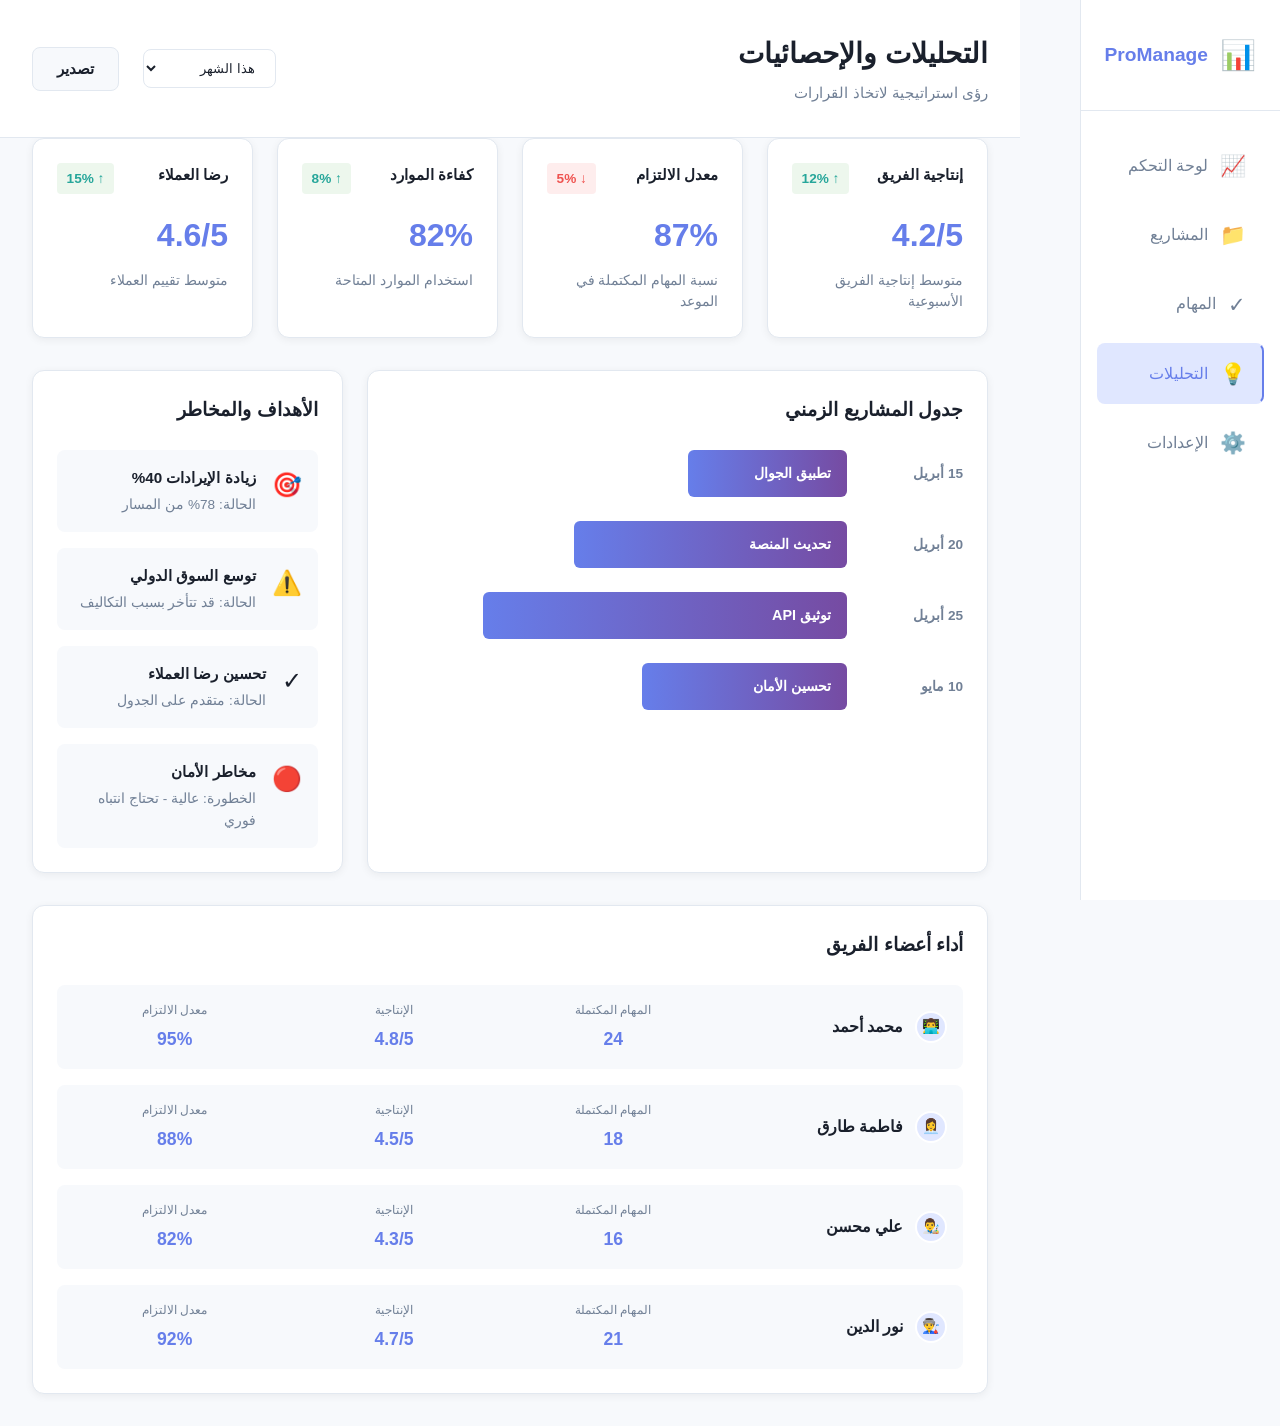
==== new-website/insights.html @ 1040c174 "`Deleted entire project structure and files`" ====
<!DOCTYPE html>
<html lang="ar" dir="rtl">
<head>
    <meta charset="UTF-8">
    <meta name="viewport" content="width=device-width, initial-scale=1.0">
    <title>التحليلات - منصة إدارة المشاريع</title>
    <link rel="stylesheet" href="style.css">
</head>
<body>
    <!-- Sidebar Navigation -->
    <aside class="sidebar">
        <div class="sidebar-header">
            <div class="logo">
                <div class="logo-icon">📊</div>
                <span>ProManage</span>
            </div>
        </div>
        
        <nav class="sidebar-nav">
            <a href="index.html" class="nav-item">
                <span class="icon">📈</span>
                <span>لوحة التحكم</span>
            </a>
            <a href="projects.html" class="nav-item">
                <span class="icon">📁</span>
                <span>المشاريع</span>
            </a>
            <a href="tasks.html" class="nav-item">
                <span class="icon">✓</span>
                <span>المهام</span>
            </a>
            <a href="insights.html" class="nav-item active">
                <span class="icon">💡</span>
                <span>التحليلات</span>
            </a>
            <a href="settings.html" class="nav-item">
                <span class="icon">⚙️</span>
                <span>الإعدادات</span>
            </a>
        </nav>
    </aside>

    <main class="main-content">
        <!-- Top Header -->
        <header class="header">
            <div class="header-left">
                <h1>التحليلات والإحصائيات</h1>
                <p class="subtitle">رؤى استراتيجية لاتخاذ القرارات</p>
            </div>
            <div class="header-right">
                <select class="period-select">
                    <option>هذا الشهر</option>
                    <option>الشهر الماضي</option>
                    <option>آخر 3 أشهر</option>
                    <option>آخر 6 أشهر</option>
                    <option>سنة كاملة</option>
                </select>
                <button class="btn btn-secondary">تصدير</button>
            </div>
        </header>

        <!-- Insights Content -->
        <section class="insights-content">
            <!-- Key Metrics -->
            <div class="metrics-grid">
                <div class="metric-card">
                    <div class="metric-header">
                        <h3>إنتاجية الفريق</h3>
                        <span class="trend-indicator up">↑ 12%</span>
                    </div>
                    <div class="metric-value">4.2/5</div>
                    <p class="metric-desc">متوسط إنتاجية الفريق الأسبوعية</p>
                </div>

                <div class="metric-card">
                    <div class="metric-header">
                        <h3>معدل الالتزام</h3>
                        <span class="trend-indicator down">↓ 5%</span>
                    </div>
                    <div class="metric-value">87%</div>
                    <p class="metric-desc">نسبة المهام المكتملة في الموعد</p>
                </div>

                <div class="metric-card">
                    <div class="metric-header">
                        <h3>كفاءة الموارد</h3>
                        <span class="trend-indicator up">↑ 8%</span>
                    </div>
                    <div class="metric-value">82%</div>
                    <p class="metric-desc">استخدام الموارد المتاحة</p>
                </div>

                <div class="metric-card">
                    <div class="metric-header">
                        <h3>رضا العملاء</h3>
                        <span class="trend-indicator up">↑ 15%</span>
                    </div>
                    <div class="metric-value">4.6/5</div>
                    <p class="metric-desc">متوسط تقييم العملاء</p>
                </div>
            </div>

            <!-- Charts Section -->
            <div class="charts-grid">
                <!-- Timeline Chart -->
                <div class="card chart-card">
                    <div class="card-header">
                        <h2>جدول المشاريع الزمني</h2>
                    </div>
                    <div class="timeline-chart">
                        <div class="timeline-item">
                            <div class="timeline-date">15 أبريل</div>
                            <div class="timeline-block" style="width: 35%">
                                <span>تطبيق الجوال</span>
                            </div>
                        </div>
                        <div class="timeline-item">
                            <div class="timeline-date">20 أبريل</div>
                            <div class="timeline-block" style="width: 60%">
                                <span>تحديث المنصة</span>
                            </div>
                        </div>
                        <div class="timeline-item">
                            <div class="timeline-date">25 أبريل</div>
                            <div class="timeline-block" style="width: 80%">
                                <span>توثيق API</span>
                            </div>
                        </div>
                        <div class="timeline-item">
                            <div class="timeline-date">10 مايو</div>
                            <div class="timeline-block" style="width: 45%">
                                <span>تحسين الأمان</span>
                            </div>
                        </div>
                    </div>
                </div>

                <!-- Goals & Risks -->
                <div class="card goals-card">
                    <div class="card-header">
                        <h2>الأهداف والمخاطر</h2>
                    </div>
                    <div class="goals-list">
                        <div class="goal-item">
                            <div class="goal-status active">🎯</div>
                            <div class="goal-content">
                                <h4>زيادة الإيرادات 40%</h4>
                                <p>الحالة: 78% من المسار</p>
                            </div>
                        </div>
                        <div class="goal-item">
                            <div class="goal-status warning">⚠️</div>
                            <div class="goal-content">
                                <h4>توسع السوق الدولي</h4>
                                <p>الحالة: قد تتأخر بسبب التكاليف</p>
                            </div>
                        </div>
                        <div class="goal-item">
                            <div class="goal-status success">✓</div>
                            <div class="goal-content">
                                <h4>تحسين رضا العملاء</h4>
                                <p>الحالة: متقدم على الجدول</p>
                            </div>
                        </div>
                        <div class="goal-item">
                            <div class="goal-status risk">🔴</div>
                            <div class="goal-content">
                                <h4>مخاطر الأمان</h4>
                                <p>الخطورة: عالية - تحتاج انتباه فوري</p>
                            </div>
                        </div>
                    </div>
                </div>
            </div>

            <!-- Team Performance -->
            <div class="card performance-card">
                <div class="card-header">
                    <h2>أداء أعضاء الفريق</h2>
                </div>
                <div class="performance-table">
                    <div class="perf-item">
                        <div class="perf-member">
                            <span class="avatar-small">👨‍💻</span>
                            <span class="member-name">محمد أحمد</span>
                        </div>
                        <div class="perf-stats">
                            <div class="stat">
                                <span class="stat-label">المهام المكتملة</span>
                                <span class="stat-value">24</span>
                            </div>
                            <div class="stat">
                                <span class="stat-label">الإنتاجية</span>
                                <span class="stat-value">4.8/5</span>
                            </div>
                            <div class="stat">
                                <span class="stat-label">معدل الالتزام</span>
                                <span class="stat-value">95%</span>
                            </div>
                        </div>
                    </div>

                    <div class="perf-item">
                        <div class="perf-member">
                            <span class="avatar-small">👩‍💼</span>
                            <span class="member-name">فاطمة طارق</span>
                        </div>
                        <div class="perf-stats">
                            <div class="stat">
                                <span class="stat-label">المهام المكتملة</span>
                                <span class="stat-value">18</span>
                            </div>
                            <div class="stat">
                                <span class="stat-label">الإنتاجية</span>
                                <span class="stat-value">4.5/5</span>
                            </div>
                            <div class="stat">
                                <span class="stat-label">معدل الالتزام</span>
                                <span class="stat-value">88%</span>
                            </div>
                        </div>
                    </div>

                    <div class="perf-item">
                        <div class="perf-member">
                            <span class="avatar-small">👨‍🎨</span>
                            <span class="member-name">علي محسن</span>
                        </div>
                        <div class="perf-stats">
                            <div class="stat">
                                <span class="stat-label">المهام المكتملة</span>
                                <span class="stat-value">16</span>
                            </div>
                            <div class="stat">
                                <span class="stat-label">الإنتاجية</span>
                                <span class="stat-value">4.3/5</span>
                            </div>
                            <div class="stat">
                                <span class="stat-label">معدل الالتزام</span>
                                <span class="stat-value">82%</span>
                            </div>
                        </div>
                    </div>

                    <div class="perf-item">
                        <div class="perf-member">
                            <span class="avatar-small">👨‍🏭</span>
                            <span class="member-name">نور الدين</span>
                        </div>
                        <div class="perf-stats">
                            <div class="stat">
                                <span class="stat-label">المهام المكتملة</span>
                                <span class="stat-value">21</span>
                            </div>
                            <div class="stat">
                                <span class="stat-label">الإنتاجية</span>
                                <span class="stat-value">4.7/5</span>
                            </div>
                            <div class="stat">
                                <span class="stat-label">معدل الالتزام</span>
                                <span class="stat-value">92%</span>
                            </div>
                        </div>
                    </div>
                </div>
            </div>
        </section>
    </main>

    <script src="script.js"></script>
</body>
</html>
---- new-website/style.css ----
/* =======================================
   ENTERPRISE BUSINESS MANAGEMENT PLATFORM
   Modern UIverse-Inspired Design System
   ======================================= */

/* ========== ROOT & VARIABLES ========== */
:root {
    --primary: #667eea;
    --primary-light: #e0e7ff;
    --secondary: #764ba2;
    --accent: #f5576c;
    --danger: #ef5350;
    --warning: #ffc107;
    --success: #26a69a;
    --bg-main: #ffffff;
    --bg-secondary: #f7f9fc;
    --bg-tertiary: #e8eef7;
    --text-primary: #1a202c;
    --text-secondary: #718096;
    --border: #e2e8f0;
    --shadow-sm: 0 2px 8px rgba(0, 0, 0, 0.06);
    --shadow-md: 0 4px 16px rgba(0, 0, 0, 0.08);
    --shadow-lg: 0 8px 24px rgba(0, 0, 0, 0.1);
    --transition: 0.3s cubic-bezier(0.4, 0, 0.2, 1);
    --border-radius: 12px;
}

/* ========== RESET & BASE ========== */
* {
    margin: 0;
    padding: 0;
    box-sizing: border-box;
}

html {
    scroll-behavior: smooth;
}

body {
    font-family: -apple-system, BlinkMacSystemFont, "Segoe UI", "Roboto", "Oxygen", "Ubuntu", "Cantarell", sans-serif;
    background-color: var(--bg-secondary);
    color: var(--text-primary);
    line-height: 1.6;
    direction: rtl;
}

/* ========== LAYOUT STRUCTURE ========== */
body {
    display: grid;
    grid-template-columns: 260px 1fr;
    grid-template-rows: auto 1fr;
    min-height: 100vh;
}

.sidebar {
    grid-row: 1 / -1;
    grid-column: 1;
    background: var(--bg-main);
    border-left: 1px solid var(--border);
    padding: 2rem 0;
    height: 100vh;
    overflow-y: auto;
    position: sticky;
    top: 0;
}

.main-content {
    grid-column: 2;
    grid-row: 1 / -1;
    display: flex;
    flex-direction: column;
}

/* ========== SIDEBAR ========== */
.sidebar-header {
    padding: 0 1.5rem 2rem;
    border-bottom: 1px solid var(--border);
    margin-bottom: 1.5rem;
}

.logo {
    display: flex;
    align-items: center;
    gap: 0.75rem;
    font-weight: 700;
    font-size: 1.2rem;
    color: var(--primary);
    cursor: pointer;
}

.logo-icon {
    font-size: 1.8rem;
}

.sidebar-nav {
    display: flex;
    flex-direction: column;
    gap: 0.5rem;
    padding: 0 1rem;
}

.nav-item {
    display: flex;
    align-items: center;
    gap: 0.75rem;
    padding: 0.75rem 1rem;
    color: var(--text-secondary);
    text-decoration: none;
    border-radius: 8px;
    transition: all var(--transition);
    cursor: pointer;
    border: 2px solid transparent;
}

.nav-item:hover {
    background-color: var(--bg-secondary);
    color: var(--primary);
    transform: translateX(-4px);
}

.nav-item.active {
    background-color: var(--primary-light);
    color: var(--primary);
    border-right: 2px solid var(--primary);
}

.nav-item .icon {
    font-size: 1.3rem;
    display: flex;
    align-items: center;
}

/* ========== HEADER ========== */
.header {
    display: flex;
    justify-content: space-between;
    align-items: center;
    padding: 2rem;
    background: var(--bg-main);
    border-bottom: 1px solid var(--border);
}

.header-left h1 {
    font-size: 1.75rem;
    margin-bottom: 0.25rem;
}

.subtitle {
    color: var(--text-secondary);
    font-size: 0.95rem;
}

.header-right {
    display: flex;
    align-items: center;
    gap: 1.5rem;
}

.filters {
    display: flex;
    gap: 0.5rem;
}

.btn-filter {
    padding: 0.6rem 1.2rem;
    border: 1px solid var(--border);
    background: transparent;
    border-radius: 8px;
    cursor: pointer;
    color: var(--text-secondary);
    transition: all var(--transition);
    font-size: 0.9rem;
}

.btn-filter:hover,
.btn-filter.active {
    background: var(--primary);
    color: white;
    border-color: var(--primary);
}

.search-input {
    padding: 0.75rem 1rem;
    border: 1px solid var(--border);
    border-radius: 8px;
    background: var(--bg-secondary);
    color: var(--text-primary);
    width: 200px;
    transition: all var(--transition);
}

.search-input:focus {
    outline: none;
    border-color: var(--primary);
    background: var(--bg-main);
    box-shadow: 0 0 0 3px rgba(102, 126, 234, 0.1);
}

.user-menu {
    display: flex;
    align-items: center;
    gap: 1rem;
}

.avatar {
    width: 42px;
    height: 42px;
    border-radius: 50%;
    background: var(--primary-light);
    display: flex;
    align-items: center;
    justify-content: center;
    cursor: pointer;
    transition: all var(--transition);
    font-size: 1.5rem;
}

.avatar:hover {
    transform: scale(1.1);
}

/* ========== BUTTONS ========== */
.btn {
    padding: 0.75rem 1.5rem;
    border: none;
    border-radius: 8px;
    font-weight: 600;
    cursor: pointer;
    transition: all var(--transition);
    font-size: 0.95rem;
    display: inline-flex;
    align-items: center;
    gap: 0.5rem;
}

.btn-primary {
    background: linear-gradient(135deg, var(--primary) 0%, var(--secondary) 100%);
    color: white;
    box-shadow: 0 4px 12px rgba(102, 126, 234, 0.3);
}

.btn-primary:hover {
    transform: translateY(-2px);
    box-shadow: 0 6px 16px rgba(102, 126, 234, 0.4);
}

.btn-secondary {
    background: var(--bg-secondary);
    color: var(--text-primary);
    border: 1px solid var(--border);
}

.btn-secondary:hover {
    background: var(--bg-tertiary);
    border-color: var(--primary);
}

.btn-danger {
    background: var(--danger);
    color: white;
}

.btn-mini {
    padding: 0.4rem 0.8rem;
    font-size: 0.85rem;
    background: var(--bg-secondary);
    color: var(--text-primary);
    border: 1px solid var(--border);
}

.btn-mini:hover {
    background: var(--primary);
    color: white;
}

.btn-mini.danger {
    color: var(--danger);
}

.btn-mini.danger:hover {
    background: var(--danger);
    color: white;
}

.btn-icon {
    background: transparent;
    border: none;
    cursor: pointer;
    padding: 0.5rem;
    font-size: 1.2rem;
    transition: all var(--transition);
}

.btn-icon:hover {
    transform: scale(1.1);
}

/* ========== CARDS ========== */
.card {
    background: var(--bg-main);
    border: 1px solid var(--border);
    border-radius: var(--border-radius);
    padding: 1.5rem;
    box-shadow: var(--shadow-sm);
    transition: all var(--transition);
}

.card:hover {
    box-shadow: var(--shadow-md);
    border-color: var(--primary);
}

.card-header {
    display: flex;
    justify-content: space-between;
    align-items: center;
    margin-bottom: 1.5rem;
}

.card-header h2 {
    font-size: 1.2rem;
    margin: 0;
}

/* ========== KPI CARDS ========== */
.kpi-grid {
    display: grid;
    grid-template-columns: repeat(auto-fit, minmax(250px, 1fr));
    gap: 1.5rem;
    margin: 2rem;
    margin-bottom: 3rem;
}

.kpi-card {
    background: var(--bg-main);
    border: 1px solid var(--border);
    border-radius: var(--border-radius);
    padding: 1.5rem;
    box-shadow: var(--shadow-sm);
    transition: all var(--transition);
}

.kpi-card:hover {
    transform: translateY(-4px);
    box-shadow: var(--shadow-md);
    border-color: var(--primary);
}

.kpi-header {
    display: flex;
    justify-content: space-between;
    align-items: center;
    margin-bottom: 1rem;
}

.kpi-header h3 {
    font-size: 0.95rem;
    color: var(--text-secondary);
    margin: 0;
}

.kpi-icon {
    font-size: 1.8rem;
}

.kpi-value {
    font-size: 2rem;
    font-weight: 700;
    margin-bottom: 1rem;
    color: var(--primary);
}

.kpi-progress {
    display: flex;
    flex-direction: column;
    gap: 0.5rem;
}

.progress-bar {
    height: 8px;
    background: var(--bg-secondary);
    border-radius: 4px;
    overflow: hidden;
}

.progress-fill {
    height: 100%;
    background: linear-gradient(90deg, var(--primary), var(--secondary));
    border-radius: 4px;
    transition: width var(--transition);
}

.progress-fill.red {
    background: var(--danger);
}

.kpi-percent {
    font-size: 0.85rem;
    color: var(--text-secondary);
}

.team-avatars {
    display: flex;
    gap: -8px;
}

.avatar-small {
    width: 32px;
    height: 32px;
    border-radius: 50%;
    background: var(--primary-light);
    display: flex;
    align-items: center;
    justify-content: center;
    font-size: 0.9rem;
    border: 2px solid var(--bg-main);
    flex-shrink: 0;
}

.avatar-tiny {
    width: 24px;
    height: 24px;
    border-radius: 50%;
    background: var(--primary-light);
    display: flex;
    align-items: center;
    justify-content: center;
    font-size: 0.7rem;
    border: 2px solid var(--bg-main);
}

/* ========== DASHBOARD GRID ========== */
.dashboard-content {
    padding: 0 2rem 2rem;
    flex: 1;
    overflow-y: auto;
}

.dashboard-grid {
    display: grid;
    grid-template-columns: 2fr 1fr;
    gap: 2rem;
}

.left-column,
.right-column {
    display: flex;
    flex-direction: column;
    gap: 2rem;
}

/* ========== ACTIVITY CARD ========== */
.activity-list {
    display: flex;
    flex-direction: column;
    gap: 1rem;
}

.activity-item {
    padding: 1rem;
    background: var(--bg-secondary);
    border-radius: 8px;
    border-right: 3px solid var(--primary);
}

.activity-time {
    font-size: 0.85rem;
    color: var(--text-secondary);
    margin-bottom: 0.5rem;
}

.activity-content {
    font-size: 0.95rem;
    color: var(--text-primary);
}

.activity-content strong {
    color: var(--primary);
}

/* ========== ALERTS ========== */
.alerts-list {
    display: flex;
    flex-direction: column;
    gap: 1rem;
}

.alert {
    display: flex;
    align-items: center;
    gap: 1rem;
    padding: 1rem;
    border-radius: 8px;
    background: var(--bg-secondary);
    border-right: 4px solid;
}

.alert-danger {
    border-right-color: var(--danger);
}

.alert-warning {
    border-right-color: var(--warning);
}

.alert-success {
    border-right-color: var(--success);
}

.alert-icon {
    font-size: 1.5rem;
}

.alert-content {
    flex: 1;
}

.alert-content strong {
    display: block;
    margin-bottom: 0.25rem;
}

.alert-content p {
    font-size: 0.85rem;
    color: var(--text-secondary);
    margin: 0;
}

/* ========== STATS CARD ========== */
.stats-grid {
    display: grid;
    grid-template-columns: 1fr;
    gap: 1.5rem;
}

.stat-item {
    text-align: center;
    padding: 1rem;
    background: var(--bg-secondary);
    border-radius: 8px;
}

.stat-number {
    font-size: 1.8rem;
    font-weight: 700;
    color: var(--primary);
    margin-bottom: 0.5rem;
}

.stat-label {
    font-size: 0.85rem;
    color: var(--text-secondary);
}

/* ========== PROJECTS SECTION ========== */
.projects-section {
    padding: 0 2rem 2rem;
    flex: 1;
    overflow-y: auto;
}

.projects-grid {
    display: grid;
    grid-template-columns: repeat(auto-fill, minmax(320px, 1fr));
    gap: 1.5rem;
}

.project-card {
    background: var(--bg-main);
    border: 1px solid var(--border);
    border-radius: var(--border-radius);
    padding: 1.5rem;
    box-shadow: var(--shadow-sm);
    transition: all var(--transition);
    display: flex;
    flex-direction: column;
}

.project-card:hover {
    transform: translateY(-8px);
    box-shadow: var(--shadow-lg);
    border-color: var(--primary);
}

.project-header {
    display: flex;
    justify-content: space-between;
    align-items: start;
    margin-bottom: 0.75rem;
}

.project-header h3 {
    font-size: 1.1rem;
    flex: 1;
}

.status-badge {
    padding: 0.4rem 0.8rem;
    border-radius: 6px;
    font-size: 0.8rem;
    font-weight: 600;
    white-space: nowrap;
}

.status-active {
    background: rgba(102, 126, 234, 0.1);
    color: var(--primary);
}

.status-completed {
    background: rgba(38, 166, 154, 0.1);
    color: var(--success);
}

.status-pending {
    background: rgba(255, 193, 7, 0.1);
    color: var(--warning);
}

.project-desc {
    color: var(--text-secondary);
    font-size: 0.9rem;
    margin-bottom: 1rem;
}

.project-meta {
    display: grid;
    grid-template-columns: 1fr 1fr;
    gap: 1rem;
    margin-bottom: 1rem;
    font-size: 0.85rem;
}

.meta-item {
    display: flex;
    flex-direction: column;
    gap: 0.25rem;
}

.meta-item .label {
    color: var(--text-secondary);
}

.meta-item .value {
    color: var(--text-primary);
    font-weight: 600;
}

.priority {
    padding: 0.3rem 0.7rem;
    border-radius: 4px;
    font-weight: 600;
}

.priority.high {
    background: rgba(239, 83, 80, 0.1);
    color: var(--danger);
}

.priority.medium {
    background: rgba(255, 193, 7, 0.1);
    color: var(--warning);
}

.priority.low {
    background: rgba(76, 175, 80, 0.1);
    color: var(--success);
}

.project-progress {
    margin: 1rem 0;
}

.progress-label {
    display: flex;
    justify-content: space-between;
    margin-bottom: 0.5rem;
    font-size: 0.85rem;
}

.percent {
    font-weight: 700;
    color: var(--primary);
}

.project-footer {
    display: flex;
    justify-content: space-between;
    align-items: center;
    margin-top: auto;
    padding-top: 1rem;
    border-top: 1px solid var(--border);
}

.team-section {
    display: flex;
    align-items: center;
    gap: 0.5rem;
}

.team-label {
    font-size: 0.85rem;
    color: var(--text-secondary);
}

/* ========== KANBAN BOARD ========== */
.kanban-section {
    padding: 0 2rem 2rem;
    flex: 1;
    overflow-x: auto;
}

.kanban-board {
    display: grid;
    grid-template-columns: repeat(4, minmax(300px, 1fr));
    gap: 1.5rem;
}

.kanban-column {
    background: var(--bg-secondary);
    border-radius: var(--border-radius);
    padding: 1rem;
    min-height: 600px;
}

.column-header {
    display: flex;
    justify-content: space-between;
    align-items: center;
    margin-bottom: 1rem;
}

.column-header h3 {
    font-weight: 700;
    font-size: 1rem;
}

.task-count {
    background: var(--primary);
    color: white;
    width: 24px;
    height: 24px;
    border-radius: 50%;
    display: flex;
    align-items: center;
    justify-content: center;
    font-size: 0.8rem;
}

.tasks-list {
    display: flex;
    flex-direction: column;
    gap: 1rem;
}

.task-card {
    background: var(--bg-main);
    border: 1px solid var(--border);
    border-radius: 8px;
    padding: 1rem;
    cursor: move;
    transition: all var(--transition);
}

.task-card:hover {
    box-shadow: var(--shadow-md);
    transform: translateY(-2px);
}

.task-priority {
    display: inline-block;
    font-size: 1.2rem;
    margin-bottom: 0.5rem;
}

.task-card h4 {
    font-size: 0.95rem;
    margin-bottom: 0.5rem;
}

.task-desc {
    font-size: 0.85rem;
    color: var(--text-secondary);
    margin-bottom: 1rem;
}

.task-meta {
    display: flex;
    gap: 0.5rem;
    align-items: center;
    margin-bottom: 1rem;
}

.priority-badge {
    padding: 0.2rem 0.6rem;
    border-radius: 4px;
    font-size: 0.75rem;
    font-weight: 600;
}

.priority-badge.high {
    background: rgba(239, 83, 80, 0.1);
    color: var(--danger);
}

.priority-badge.medium {
    background: rgba(255, 193, 7, 0.1);
    color: var(--warning);
}

.priority-badge.low {
    background: rgba(76, 175, 80, 0.1);
    color: var(--success);
}

.due-date {
    font-size: 0.75rem;
    color: var(--text-secondary);
    margin-left: auto;
}

.task-assignee {
    display: flex;
    justify-content: flex-end;
}

.progress-mini {
    height: 4px;
    background: var(--bg-secondary);
    border-radius: 2px;
    margin-top: 0.5rem;
}

.progress-bar-mini {
    height: 100%;
    background: var(--primary);
    border-radius: 2px;
}

/* ========== INSIGHTS SECTION ========== */
.insights-content {
    padding: 0 2rem 2rem;
    flex: 1;
    overflow-y: auto;
}

.metrics-grid {
    display: grid;
    grid-template-columns: repeat(auto-fit, minmax(200px, 1fr));
    gap: 1.5rem;
    margin-bottom: 2rem;
}

.metric-card {
    background: var(--bg-main);
    border: 1px solid var(--border);
    border-radius: var(--border-radius);
    padding: 1.5rem;
    box-shadow: var(--shadow-sm);
}

.metric-header {
    display: flex;
    justify-content: space-between;
    align-items: start;
    margin-bottom: 1rem;
}

.metric-header h3 {
    font-size: 0.95rem;
    margin: 0;
}

.trend-indicator {
    font-weight: 700;
    padding: 0.3rem 0.6rem;
    border-radius: 4px;
    font-size: 0.85rem;
}

.trend-indicator.up {
    background: rgba(76, 175, 80, 0.1);
    color: var(--success);
}

.trend-indicator.down {
    background: rgba(239, 83, 80, 0.1);
    color: var(--danger);
}

.metric-value {
    font-size: 2rem;
    font-weight: 700;
    color: var(--primary);
    margin-bottom: 0.5rem;
}

.metric-desc {
    font-size: 0.85rem;
    color: var(--text-secondary);
}

.charts-grid {
    display: grid;
    grid-template-columns: 2fr 1fr;
    gap: 1.5rem;
    margin-bottom: 2rem;
}

.chart-card,
.goals-card {
    background: var(--bg-main);
    border: 1px solid var(--border);
    border-radius: var(--border-radius);
    padding: 1.5rem;
    box-shadow: var(--shadow-sm);
}

.timeline-chart {
    display: flex;
    flex-direction: column;
    gap: 1.5rem;
}

.timeline-item {
    display: grid;
    grid-template-columns: 100px 1fr;
    gap: 1rem;
    align-items: center;
}

.timeline-date {
    font-size: 0.85rem;
    color: var(--text-secondary);
    font-weight: 600;
}

.timeline-block {
    background: linear-gradient(90deg, var(--primary), var(--secondary));
    color: white;
    padding: 0.75rem 1rem;
    border-radius: 6px;
    min-height: 40px;
    display: flex;
    align-items: center;
    font-weight: 600;
    font-size: 0.9rem;
}

.goals-list {
    display: flex;
    flex-direction: column;
    gap: 1rem;
}

.goal-item {
    display: flex;
    gap: 1rem;
    padding: 1rem;
    background: var(--bg-secondary);
    border-radius: 8px;
}

.goal-status {
    font-size: 1.5rem;
    flex-shrink: 0;
}

.goal-content h4 {
    margin-bottom: 0.25rem;
    font-size: 0.95rem;
}

.goal-content p {
    font-size: 0.85rem;
    color: var(--text-secondary);
    margin: 0;
}

.performance-card {
    background: var(--bg-main);
    border: 1px solid var(--border);
    border-radius: var(--border-radius);
    padding: 1.5rem;
    box-shadow: var(--shadow-sm);
}

.performance-table {
    display: flex;
    flex-direction: column;
    gap: 1rem;
}

.perf-item {
    display: grid;
    grid-template-columns: 200px 1fr;
    gap: 2rem;
    padding: 1rem;
    background: var(--bg-secondary);
    border-radius: 8px;
    align-items: center;
}

.perf-member {
    display: flex;
    align-items: center;
    gap: 0.75rem;
}

.member-name {
    font-weight: 600;
}

.perf-stats {
    display: grid;
    grid-template-columns: repeat(3, 1fr);
    gap: 1rem;
}

.stat {
    text-align: center;
}

.stat-label {
    display: block;
    font-size: 0.75rem;
    color: var(--text-secondary);
    margin-bottom: 0.3rem;
}

.stat-value {
    display: block;
    font-size: 1.1rem;
    font-weight: 700;
    color: var(--primary);
}

/* ========== SETTINGS SECTION ========== */
.settings-content {
    padding: 0 2rem 2rem;
    flex: 1;
    overflow-y: auto;
}

.settings-grid {
    display: grid;
    grid-template-columns: 220px 1fr;
    gap: 2rem;
}

.settings-menu {
    display: flex;
    flex-direction: column;
    gap: 0.5rem;
}

.settings-menu-item {
    padding: 0.75rem 1rem;
    background: transparent;
    border: none;
    border-right: 3px solid transparent;
    cursor: pointer;
    text-align: right;
    color: var(--text-secondary);
    transition: all var(--transition);
    font-weight: 500;
}

.settings-menu-item:hover {
    color: var(--primary);
    background: var(--bg-secondary);
}

.settings-menu-item.active {
    color: var(--primary);
    background: var(--primary-light);
    border-right-color: var(--primary);
}

.settings-panels {
    min-height: 600px;
}

.settings-section {
    display: none;
}

.settings-section.active {
    display: block;
}

.settings-section h2 {
    margin-bottom: 1.5rem;
}

.settings-card {
    background: var(--bg-main);
    border: 1px solid var(--border);
    border-radius: var(--border-radius);
    padding: 1.5rem;
    box-shadow: var(--shadow-sm);
}

.profile-header {
    display: flex;
    align-items: center;
    gap: 2rem;
    margin-bottom: 2rem;
    padding-bottom: 2rem;
    border-bottom: 1px solid var(--border);
}

@media (max-width: 768px) {
    .profile-header {
        flex-direction: column;
        text-align: center;
        gap: 1.5rem;
    }

    .avatar-large {
        width: 90px;
        height: 90px;
    }
}

.avatar-large {
    width: 100px;
    height: 100px;
    border-radius: 12px;
    background: linear-gradient(135deg, var(--primary), var(--secondary));
    display: flex;
    align-items: center;
    justify-content: center;
    font-size: 2.5rem;
    color: white;
    box-shadow: var(--shadow-md);
    flex-shrink: 0;
    overflow: hidden;
}

.avatar-large svg {
    width: 85%;
    height: 85%;
}

.profile-info h3 {
    margin-bottom: 0.25rem;
    font-size: 1.5rem;
}

.profile-info p {
    color: var(--text-secondary);
    margin-bottom: 0.75rem;
}

.social-links {
    display: grid;
    grid-template-columns: repeat(auto-fit, minmax(200px, 1fr));
    gap: 1rem;
    margin-bottom: 1rem;
}

.social-links .form-input {
    padding: 0.75rem 1rem;
    font-size: 0.9rem;
}

.social-links .form-input::placeholder {
    color: var(--text-secondary);
}

@media (max-width: 768px) {
    .social-links {
        grid-template-columns: 1fr;
    }
}

.form-group {
    margin-bottom: 1.5rem;
}

.form-group label {
    display: block;
    margin-bottom: 0.5rem;
    font-weight: 600;
    font-size: 0.95rem;
}

.form-input {
    width: 100%;
    padding: 0.75rem;
    border: 1px solid var(--border);
    border-radius: 8px;
    background: var(--bg-secondary);
    color: var(--text-primary);
    transition: all var(--transition);
    font-size: 0.95rem;
}

.form-input:focus {
    outline: none;
    border-color: var(--primary);
    background: var(--bg-main);
    box-shadow: 0 0 0 3px rgba(102, 126, 234, 0.1);
}

.team-header {
    display: flex;
    justify-content: space-between;
    align-items: center;
    margin-bottom: 1.5rem;
}

.team-members {
    display: flex;
    flex-direction: column;
    gap: 1rem;
}

.team-member {
    display: grid;
    grid-template-columns: 1fr auto auto;
    gap: 1rem;
    padding: 1rem;
    background: var(--bg-secondary);
    border-radius: 8px;
    align-items: center;
}

.member-info {
    display: flex;
    align-items: center;
    gap: 0.75rem;
}

.member-info h4 {
    margin-bottom: 0.25rem;
}

.member-info p {
    font-size: 0.85rem;
    color: var(--text-secondary);
    margin: 0;
}

.member-role {
    min-width: 150px;
}

.role-select {
    width: 100%;
    padding: 0.5rem;
    border: 1px solid var(--border);
    border-radius: 6px;
    background: var(--bg-main);
    cursor: pointer;
}

.divider {
    border: none;
    border-top: 1px solid var(--border);
    margin: 1.5rem 0;
}

.toggle-setting {
    display: flex;
    justify-content: space-between;
    align-items: center;
    padding: 1rem;
    background: var(--bg-secondary);
    border-radius: 8px;
    margin-bottom: 1rem;
}

.toggle-switch {
    position: relative;
    display: inline-block;
    width: 50px;
    height: 26px;
}

.toggle-switch input {
    opacity: 0;
    width: 0;
    height: 0;
}

.toggle-slider {
    position: absolute;
    cursor: pointer;
    top: 0;
    left: 0;
    right: 0;
    bottom: 0;
    background-color: var(--border);
    transition: all var(--transition);
    border-radius: 26px;
}

.toggle-slider:before {
    position: absolute;
    content: "";
    height: 20px;
    width: 20px;
    left: 3px;
    bottom: 3px;
    background-color: white;
    transition: all var(--transition);
    border-radius: 50%;
}

input:checked + .toggle-slider {
    background-color: var(--primary);
}

input:checked + .toggle-slider:before {
    transform: translateX(24px);
}

.active-devices {
    display: flex;
    flex-direction: column;
    gap: 1rem;
}

.device-item {
    display: flex;
    justify-content: space-between;
    align-items: center;
    padding: 1rem;
    background: var(--bg-secondary);
    border-radius: 8px;
}

.device-icon {
    font-size: 1.5rem;
    margin-right: 1rem;
}

.device-info {
    flex: 1;
}

.device-info h4 {
    margin-bottom: 0.25rem;
}

.device-info p {
    font-size: 0.85rem;
    color: var(--text-secondary);
    margin: 0;
}

.notification-setting {
    display: flex;
    justify-content: space-between;
    align-items: center;
    padding: 1rem;
    background: var(--bg-secondary);
    border-radius: 8px;
    margin-bottom: 1rem;
}

.notification-setting h4 {
    margin-bottom: 0.25rem;
}

.notification-setting p {
    font-size: 0.85rem;
    color: var(--text-secondary);
    margin: 0;
}

.theme-select,
.density-select {
    display: flex;
    gap: 1rem;
    margin: 1rem 0 1.5rem;
}

.theme-option,
.density-select label {
    flex: 1;
}

.theme-option input,
.density-select input {
    display: none;
}

.theme-label,
.density-select label {
    display: block;
    padding: 1rem;
    border: 2px solid var(--border);
    border-radius: 8px;
    text-align: center;
    cursor: pointer;
    transition: all var(--transition);
}

.theme-option input:checked + .theme-label,
.density-select input:checked + label {
    border-color: var(--primary);
    background: var(--primary-light);
}

.period-select {
    padding: 0.6rem 1rem;
    border: 1px solid var(--border);
    border-radius: 8px;
    background: var(--bg-main);
    color: var(--text-primary);
    cursor: pointer;
}

/* ========== RESPONSIVE ========== */
@media (max-width: 1200px) {
    .kanban-board {
        grid-template-columns: repeat(2, minmax(280px, 1fr));
    }

    .dashboard-grid {
        grid-template-columns: 1fr;
    }

    .charts-grid {
        grid-template-columns: 1fr;
    }

    .perf-item {
        grid-template-columns: 1fr;
        gap: 1rem;
    }

    .perf-stats {
        grid-template-columns: 1fr;
    }
}

@media (max-width: 768px) {
    body {
        grid-template-columns: 1fr;
    }

    .sidebar {
        grid-row: auto;
        grid-column: 1;
        height: auto;
        border-left: none;
        border-bottom: 1px solid var(--border);
        padding: 1rem;
    }

    .sidebar-nav {
        flex-direction: row;
        overflow-x: auto;
    }

    .nav-item {
        white-space: nowrap;
    }

    .main-content {
        grid-column: 1;
    }

    .header {
        flex-direction: column;
        gap: 1rem;
        padding: 1rem;
    }

    .header-right {
        flex-direction: column;
        width: 100%;
    }

    .search-input {
        width: 100%;
    }

    .kpi-grid {
        grid-template-columns: 1fr;
        margin: 1rem;
    }

    .projects-grid {
        grid-template-columns: 1fr;
    }

    .kanban-board {
        grid-template-columns: 1fr;
    }

    .settings-grid {
        grid-template-columns: 1fr;
    }

    .settings-menu {
        flex-direction: row;
        margin-bottom: 1rem;
    }

    .metrics-grid {
        grid-template-columns: repeat(2, 1fr);
    }

    .team-member {
        grid-template-columns: 1fr;
    }
}

@media (max-width: 480px) {
    :root {
        --border-radius: 8px;
    }

    .sidebar-header {
        padding: 0 1rem 1rem;
    }

    .logo {
        font-size: 1rem;
    }

    .logo-icon {
        font-size: 1.4rem;
    }

    .header {
        padding: 1rem 0.75rem;
    }

    .header-left h1 {
        font-size: 1.3rem;
    }

    .kpi-grid,
    .dashboard-content,
    .projects-section,
    .kanban-section,
    .insights-content,
    .settings-content {
        padding: 1rem;
    }

    .kpi-grid {
        margin: 0;
        gap: 1rem;
    }

    .projects-grid {
        gap: 1rem;
    }

    .kanban-board {
        gap: 1rem;
    }

    .kanban-column {
        min-height: 400px;
    }

    .metrics-grid {
        grid-template-columns: 1fr;
    }

    .perf-item {
        gap: 1rem;
    }
}

/* ========== UI SWITCH TOGGLE ========== */
/* From UIverse.io - Modern Toggle Switch */

.ui-switch {
    /* switch settings */
    --switch-bg: rgb(135, 150, 165);
    --switch-width: 48px;
    --switch-height: 20px;
    /* circle */
    --circle-diameter: 32px;
    --circle-bg: rgb(102, 126, 234);
    --circle-inset: calc((var(--circle-diameter) - var(--switch-height)) / 2);
}

.ui-switch input {
    display: none;
}

.slider {
    -webkit-appearance: none;
    -moz-appearance: none;
    appearance: none;
    width: var(--switch-width);
    height: var(--switch-height);
    background: var(--switch-bg);
    border-radius: 999px;
    position: relative;
    cursor: pointer;
    transition: background 0.3s ease;
}

.slider:hover {
    background: #99a8ba;
}

.slider .circle {
    top: calc(var(--circle-inset) * -1);
    left: 0;
    width: var(--circle-diameter);
    height: var(--circle-diameter);
    position: absolute;
    background: var(--circle-bg);
    border-radius: inherit;
    background-image: url("[data-uri]");
    background-repeat: no-repeat;
    background-position: center center;
    background-size: 16px;
    transition: left 0.3s cubic-bezier(0.4, 0, 0.2, 1), transform 0.3s cubic-bezier(0.4, 0, 0.2, 1);
    display: flex;
    align-items: center;
    justify-content: center;
    box-shadow: 0 2px 4px rgba(0, 0, 0, 0.15);
}

.slider .circle::before {
    content: "";
    position: absolute;
    width: 100%;
    height: 100%;
    background: rgba(255, 255, 255, 0.75);
    border-radius: inherit;
    transition: all 0.5s ease;
    opacity: 0;
}

/* Active State */
.ui-switch input:checked + .slider {
    background: var(--primary);
}

.ui-switch input:checked + .slider:hover {
    background: #5568d3;
}

.ui-switch input:checked + .slider .circle {
    left: calc(100% - var(--circle-diameter));
    background-image: url("[data-uri]");
}

.ui-switch input:active + .slider .circle::before {
    transition: 0s;
    opacity: 1;
    width: 0;
    height: 0;
}

/* ========== TOGGLE SWITCH VARIATIONS ========== */

.toggle-group {
    display: flex;
    align-items: center;
    gap: 1rem;
}

.toggle-label {
    font-size: 0.95rem;
    color: var(--text-primary);
    font-weight: 500;
    user-select: none;
}

.toggle-label.secondary {
    color: var(--text-secondary);
    font-size: 0.85rem;
}

/* ========== RESPONSIVE UI SWITCH ========== */

/* Tablet & iPad Optimization */
@media (max-width: 1024px) {
    .ui-switch {
        --switch-width: 50px;
        --switch-height: 22px;
        --circle-diameter: 34px;
    }

    .notification-setting {
        gap: 1.2rem;
    }

    .toggle-label {
        font-size: 0.93rem;
    }
}

/* Mobile & Small Devices Optimization */
@media (max-width: 768px) {
    .ui-switch {
        --switch-width: 52px;
        --switch-height: 24px;
        --circle-diameter: 36px;
    }

    .slider {
        width: var(--switch-width);
        height: var(--switch-height);
    }

    .slider .circle {
        width: var(--circle-diameter);
        height: var(--circle-diameter);
    }

    .toggle-group {
        gap: 1.2rem;
        flex-wrap: wrap;
    }

    .notification-setting {
        display: flex;
        flex-direction: row;
        align-items: center;
        justify-content: space-between;
        gap: 1rem;
        padding: 1rem;
        border-bottom: 1px solid var(--border);
    }

    .notification-setting:last-child {
        border-bottom: none;
    }

    .notification-setting div {
        flex: 1;
        min-width: 200px;
    }

    .notification-setting h4 {
        font-size: 0.95rem;
        margin-bottom: 0.2rem;
    }

    .notification-setting p {
        font-size: 0.85rem;
        color: var(--text-secondary);
    }

    .notification-setting label {
        flex-shrink: 0;
    }

    .toggle-label {
        font-size: 0.9rem;
    }
}

/* Small Mobile Devices */
@media (max-width: 480px) {
    .ui-switch {
        --switch-width: 48px;
        --switch-height: 22px;
        --circle-diameter: 32px;
    }

    .slider {
        width: var(--switch-width);
        height: var(--switch-height);
    }

    .slider .circle {
        width: var(--circle-diameter);
        height: var(--circle-diameter);
    }

    .notification-setting {
        flex-direction: column;
        align-items: flex-start;
        padding: 0.8rem;
    }

    .notification-setting div {
        min-width: 100%;
        margin-bottom: 0.5rem;
    }

    .notification-setting label {
        align-self: flex-end;
    }

    .toggle-group {
        flex-direction: column;
        gap: 1rem;
        width: 100%;
    }

    .toggle-label {
        font-size: 0.88rem;
        width: 100%;
    }

    .settings-card {
        padding: 1rem;
    }
}

/* ========== TOUCH-FRIENDLY ENHANCEMENTS ========== */

/* Increase touch target size */
.ui-switch {
    padding: 0.4rem;
    min-width: 60px;
    display: inline-flex;
    align-items: center;
    justify-content: center;
}

/* Improve tap area for mobile */
@media (hover: none) and (pointer: coarse) {
    .slider {
        min-height: 28px;
        min-width: 54px;
    }

    .slider:active {
        background-color: rgba(102, 126, 234, 0.2);
    }

    .ui-switch input:checked + .slider:active {
        background-color: rgba(102, 126, 234, 0.3);
    }

    /* Remove hover effects on touch devices */
    .slider:hover {
        background: var(--switch-bg);
    }

    .ui-switch input:checked + .slider:hover {
        background: var(--primary);
    }
}

/* Better focus states for accessibility */
.ui-switch input:focus + .slider {
    outline: 2px solid var(--primary);
    outline-offset: 2px;
    box-shadow: 0 0 0 4px rgba(102, 126, 234, 0.1);
}

/* Accessibility: High contrast mode support */
@media (prefers-contrast: more) {
    .slider {
        border: 2px solid var(--text-primary);
    }

    .slider .circle {
        border: 2px solid var(--bg-main);
    }
}

/* Accessibility: Reduced motion support */
@media (prefers-reduced-motion: reduce) {
    .slider,
    .slider .circle,
    .slider .circle::before {
        transition: none;
    }
}
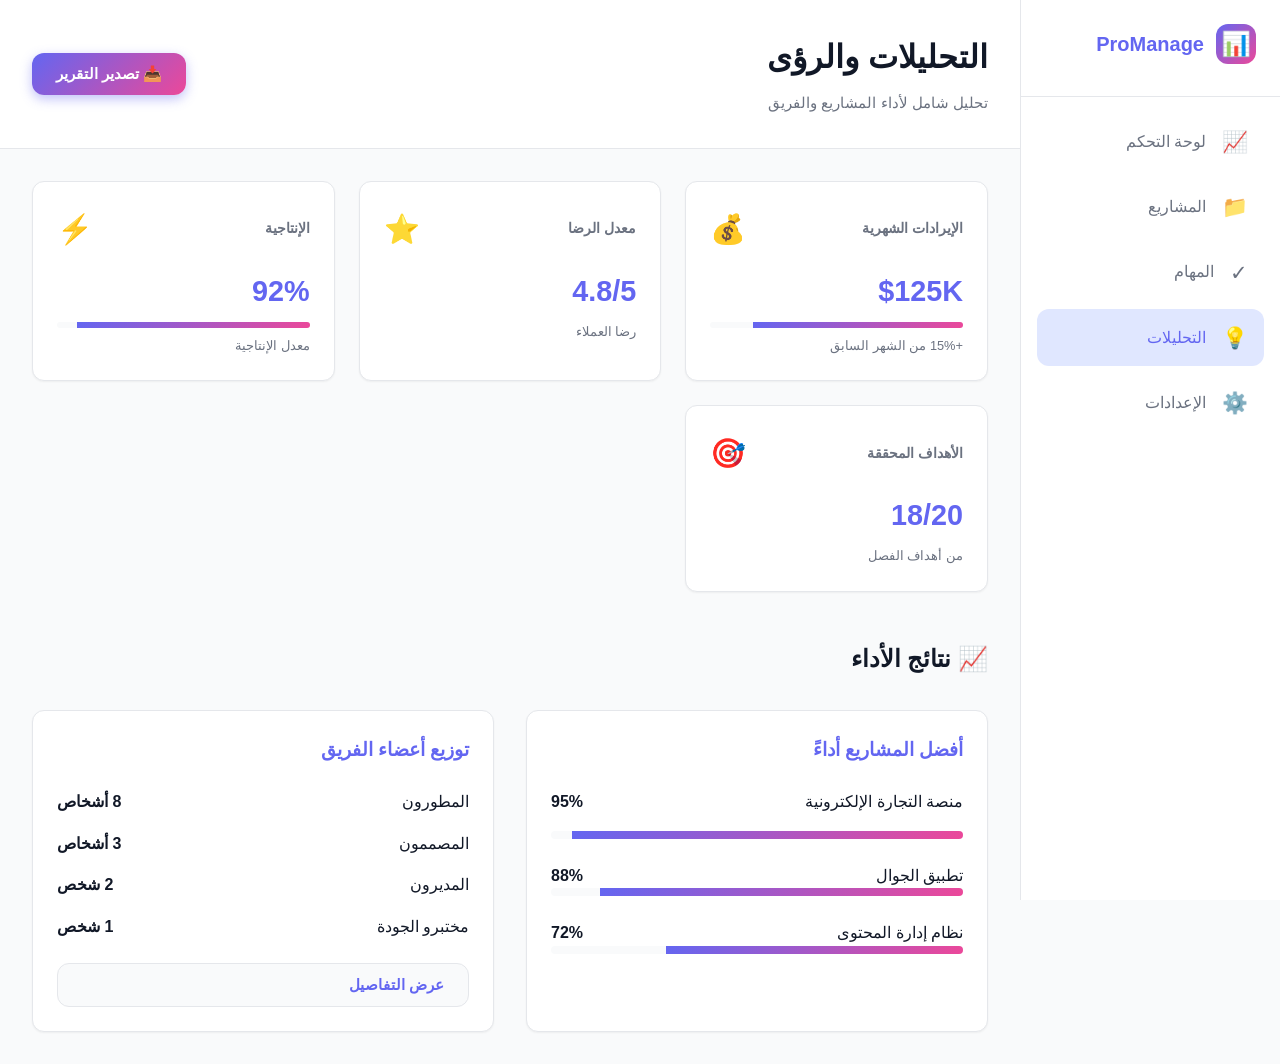
==== commit ed253e95: "الان" ====
--- a/new-website/insights.html
+++ b/new-website/insights.html
@@ -44,224 +44,119 @@
         <!-- Top Header -->
         <header class="header">
             <div class="header-left">
-                <h1>التحليلات والإحصائيات</h1>
-                <p class="subtitle">رؤى استراتيجية لاتخاذ القرارات</p>
+                <h1>التحليلات والرؤى</h1>
+                <p class="subtitle">تحليل شامل لأداء المشاريع والفريق</p>
             </div>
             <div class="header-right">
-                <select class="period-select">
-                    <option>هذا الشهر</option>
-                    <option>الشهر الماضي</option>
-                    <option>آخر 3 أشهر</option>
-                    <option>آخر 6 أشهر</option>
-                    <option>سنة كاملة</option>
-                </select>
-                <button class="btn btn-secondary">تصدير</button>
+                <button class="btn btn-primary" onclick="showNotification('تم تصدير التقرير', 'success')">📥 تصدير التقرير</button>
             </div>
         </header>
 
-        <!-- Insights Content -->
-        <section class="insights-content">
-            <!-- Key Metrics -->
-            <div class="metrics-grid">
-                <div class="metric-card">
-                    <div class="metric-header">
-                        <h3>إنتاجية الفريق</h3>
-                        <span class="trend-indicator up">↑ 12%</span>
+        <!-- Analytics Section -->
+        <section class="dashboard-content">
+            <div class="kpi-grid">
+                <div class="card kpi-card">
+                    <div class="kpi-header">
+                        <h3>الإيرادات الشهرية</h3>
+                        <span class="kpi-icon">💰</span>
                     </div>
-                    <div class="metric-value">4.2/5</div>
-                    <p class="metric-desc">متوسط إنتاجية الفريق الأسبوعية</p>
-                </div>
-
-                <div class="metric-card">
-                    <div class="metric-header">
-                        <h3>معدل الالتزام</h3>
-                        <span class="trend-indicator down">↓ 5%</span>
-                    </div>
-                    <div class="metric-value">87%</div>
-                    <p class="metric-desc">نسبة المهام المكتملة في الموعد</p>
-                </div>
-
-                <div class="metric-card">
-                    <div class="metric-header">
-                        <h3>كفاءة الموارد</h3>
-                        <span class="trend-indicator up">↑ 8%</span>
-                    </div>
-                    <div class="metric-value">82%</div>
-                    <p class="metric-desc">استخدام الموارد المتاحة</p>
-                </div>
-
-                <div class="metric-card">
-                    <div class="metric-header">
-                        <h3>رضا العملاء</h3>
-                        <span class="trend-indicator up">↑ 15%</span>
-                    </div>
-                    <div class="metric-value">4.6/5</div>
-                    <p class="metric-desc">متوسط تقييم العملاء</p>
-                </div>
-            </div>
-
-            <!-- Charts Section -->
-            <div class="charts-grid">
-                <!-- Timeline Chart -->
-                <div class="card chart-card">
-                    <div class="card-header">
-                        <h2>جدول المشاريع الزمني</h2>
-                    </div>
-                    <div class="timeline-chart">
-                        <div class="timeline-item">
-                            <div class="timeline-date">15 أبريل</div>
-                            <div class="timeline-block" style="width: 35%">
-                                <span>تطبيق الجوال</span>
-                            </div>
+                    <div class="kpi-value">$125K</div>
+                    <div class="kpi-progress">
+                        <div class="progress-bar">
+                            <div class="progress-fill" style="width: 83%;"></div>
                         </div>
-                        <div class="timeline-item">
-                            <div class="timeline-date">20 أبريل</div>
-                            <div class="timeline-block" style="width: 60%">
-                                <span>تحديث المنصة</span>
-                            </div>
-                        </div>
-                        <div class="timeline-item">
-                            <div class="timeline-date">25 أبريل</div>
-                            <div class="timeline-block" style="width: 80%">
-                                <span>توثيق API</span>
-                            </div>
-                        </div>
-                        <div class="timeline-item">
-                            <div class="timeline-date">10 مايو</div>
-                            <div class="timeline-block" style="width: 45%">
-                                <span>تحسين الأمان</span>
-                            </div>
-                        </div>
+                        <span class="kpi-percent">+15% من الشهر السابق</span>
                     </div>
                 </div>
 
-                <!-- Goals & Risks -->
-                <div class="card goals-card">
-                    <div class="card-header">
-                        <h2>الأهداف والمخاطر</h2>
+                <div class="card kpi-card">
+                    <div class="kpi-header">
+                        <h3>معدل الرضا</h3>
+                        <span class="kpi-icon">⭐</span>
                     </div>
-                    <div class="goals-list">
-                        <div class="goal-item">
-                            <div class="goal-status active">🎯</div>
-                            <div class="goal-content">
-                                <h4>زيادة الإيرادات 40%</h4>
-                                <p>الحالة: 78% من المسار</p>
-                            </div>
+                    <div class="kpi-value">4.8/5</div>
+                    <div class="kpi-progress">
+                        <span class="kpi-percent">رضا العملاء</span>
+                    </div>
+                </div>
+
+                <div class="card kpi-card">
+                    <div class="kpi-header">
+                        <h3>الإنتاجية</h3>
+                        <span class="kpi-icon">⚡</span>
+                    </div>
+                    <div class="kpi-value">92%</div>
+                    <div class="kpi-progress">
+                        <div class="progress-bar">
+                            <div class="progress-fill" style="width: 92%;"></div>
                         </div>
-                        <div class="goal-item">
-                            <div class="goal-status warning">⚠️</div>
-                            <div class="goal-content">
-                                <h4>توسع السوق الدولي</h4>
-                                <p>الحالة: قد تتأخر بسبب التكاليف</p>
-                            </div>
-                        </div>
-                        <div class="goal-item">
-                            <div class="goal-status success">✓</div>
-                            <div class="goal-content">
-                                <h4>تحسين رضا العملاء</h4>
-                                <p>الحالة: متقدم على الجدول</p>
-                            </div>
-                        </div>
-                        <div class="goal-item">
-                            <div class="goal-status risk">🔴</div>
-                            <div class="goal-content">
-                                <h4>مخاطر الأمان</h4>
-                                <p>الخطورة: عالية - تحتاج انتباه فوري</p>
-                            </div>
-                        </div>
+                        <span class="kpi-percent">معدل الإنتاجية</span>
+                    </div>
+                </div>
+
+                <div class="card kpi-card">
+                    <div class="kpi-header">
+                        <h3>الأهداف المحققة</h3>
+                        <span class="kpi-icon">🎯</span>
+                    </div>
+                    <div class="kpi-value">18/20</div>
+                    <div class="kpi-progress">
+                        <span class="kpi-percent">من أهداف الفصل</span>
                     </div>
                 </div>
             </div>
 
-            <!-- Team Performance -->
-            <div class="card performance-card">
-                <div class="card-header">
-                    <h2>أداء أعضاء الفريق</h2>
-                </div>
-                <div class="performance-table">
-                    <div class="perf-item">
-                        <div class="perf-member">
-                            <span class="avatar-small">👨‍💻</span>
-                            <span class="member-name">محمد أحمد</span>
+            <h2 style="margin-top: 3rem; margin-bottom: 2rem; font-size: 1.5rem;">📈 نتائج الأداء</h2>
+
+            <div class="projects-grid">
+                <div class="card">
+                    <h3 style="margin-bottom: 1.5rem; color: var(--primary);">أفضل المشاريع أداءً</h3>
+                    <div style="display: flex; flex-direction: column; gap: 1rem;">
+                        <div style="display: flex; justify-content: space-between; align-items: center;">
+                            <span>منصة التجارة الإلكترونية</span>
+                            <span style="font-weight: bold;">95%</span>
                         </div>
-                        <div class="perf-stats">
-                            <div class="stat">
-                                <span class="stat-label">المهام المكتملة</span>
-                                <span class="stat-value">24</span>
-                            </div>
-                            <div class="stat">
-                                <span class="stat-label">الإنتاجية</span>
-                                <span class="stat-value">4.8/5</span>
-                            </div>
-                            <div class="stat">
-                                <span class="stat-label">معدل الالتزام</span>
-                                <span class="stat-value">95%</span>
-                            </div>
+                        <div class="progress-bar" style="height: 8px;">
+                            <div class="progress-fill" style="width: 95%;"></div>
                         </div>
                     </div>
+                    <div style="margin-top: 1.5rem; display: flex; justify-content: space-between; align-items: center;">
+                        <span>تطبيق الجوال</span>
+                        <span style="font-weight: bold;">88%</span>
+                    </div>
+                    <div class="progress-bar" style="height: 8px;">
+                        <div class="progress-fill" style="width: 88%;"></div>
+                    </div>
+                    <div style="margin-top: 1.5rem; display: flex; justify-content: space-between; align-items: center;">
+                        <span>نظام إدارة المحتوى</span>
+                        <span style="font-weight: bold;">72%</span>
+                    </div>
+                    <div class="progress-bar" style="height: 8px;">
+                        <div class="progress-fill" style="width: 72%;"></div>
+                    </div>
+                </div>
 
-                    <div class="perf-item">
-                        <div class="perf-member">
-                            <span class="avatar-small">👩‍💼</span>
-                            <span class="member-name">فاطمة طارق</span>
+                <div class="card">
+                    <h3 style="margin-bottom: 1.5rem; color: var(--primary);">توزيع أعضاء الفريق</h3>
+                    <div style="display: flex; flex-direction: column; gap: 1rem;">
+                        <div style="display: flex; justify-content: space-between;">
+                            <span>المطورون</span>
+                            <span style="font-weight: bold;">8 أشخاص</span>
                         </div>
-                        <div class="perf-stats">
-                            <div class="stat">
-                                <span class="stat-label">المهام المكتملة</span>
-                                <span class="stat-value">18</span>
-                            </div>
-                            <div class="stat">
-                                <span class="stat-label">الإنتاجية</span>
-                                <span class="stat-value">4.5/5</span>
-                            </div>
-                            <div class="stat">
-                                <span class="stat-label">معدل الالتزام</span>
-                                <span class="stat-value">88%</span>
-                            </div>
+                        <div style="display: flex; justify-content: space-between;">
+                            <span>المصممون</span>
+                            <span style="font-weight: bold;">3 أشخاص</span>
+                        </div>
+                        <div style="display: flex; justify-content: space-between;">
+                            <span>المديرون</span>
+                            <span style="font-weight: bold;">2 شخص</span>
+                        </div>
+                        <div style="display: flex; justify-content: space-between;">
+                            <span>مختبرو الجودة</span>
+                            <span style="font-weight: bold;">1 شخص</span>
                         </div>
                     </div>
-
-                    <div class="perf-item">
-                        <div class="perf-member">
-                            <span class="avatar-small">👨‍🎨</span>
-                            <span class="member-name">علي محسن</span>
-                        </div>
-                        <div class="perf-stats">
-                            <div class="stat">
-                                <span class="stat-label">المهام المكتملة</span>
-                                <span class="stat-value">16</span>
-                            </div>
-                            <div class="stat">
-                                <span class="stat-label">الإنتاجية</span>
-                                <span class="stat-value">4.3/5</span>
-                            </div>
-                            <div class="stat">
-                                <span class="stat-label">معدل الالتزام</span>
-                                <span class="stat-value">82%</span>
-                            </div>
-                        </div>
-                    </div>
-
-                    <div class="perf-item">
-                        <div class="perf-member">
-                            <span class="avatar-small">👨‍🏭</span>
-                            <span class="member-name">نور الدين</span>
-                        </div>
-                        <div class="perf-stats">
-                            <div class="stat">
-                                <span class="stat-label">المهام المكتملة</span>
-                                <span class="stat-value">21</span>
-                            </div>
-                            <div class="stat">
-                                <span class="stat-label">الإنتاجية</span>
-                                <span class="stat-value">4.7/5</span>
-                            </div>
-                            <div class="stat">
-                                <span class="stat-label">معدل الالتزام</span>
-                                <span class="stat-value">92%</span>
-                            </div>
-                        </div>
-                    </div>
+                    <button class="btn btn-secondary" style="width: 100%; margin-top: 1.5rem;">عرض التفاصيل</button>
                 </div>
             </div>
         </section>
--- a/new-website/style.css
+++ b/new-website/style.css
@@ -1,28 +1,259 @@
 /* =======================================
    ENTERPRISE BUSINESS MANAGEMENT PLATFORM
-   Modern UIverse-Inspired Design System
+   Modern Design System
    ======================================= */
 
 /* ========== ROOT & VARIABLES ========== */
 :root {
-    --primary: #667eea;
+    --primary: #6366f1;
     --primary-light: #e0e7ff;
-    --secondary: #764ba2;
-    --accent: #f5576c;
-    --danger: #ef5350;
-    --warning: #ffc107;
-    --success: #26a69a;
+    --primary-dark: #4f46e5;
+    --secondary: #ec4899;
+    --secondary-light: #fce7f3;
+    --accent: #06b6d4;
+    --danger: #ef4444;
+    --warning: #f59e0b;
+    --success: #10b981;
     --bg-main: #ffffff;
-    --bg-secondary: #f7f9fc;
-    --bg-tertiary: #e8eef7;
-    --text-primary: #1a202c;
-    --text-secondary: #718096;
-    --border: #e2e8f0;
-    --shadow-sm: 0 2px 8px rgba(0, 0, 0, 0.06);
-    --shadow-md: 0 4px 16px rgba(0, 0, 0, 0.08);
-    --shadow-lg: 0 8px 24px rgba(0, 0, 0, 0.1);
+    --bg-secondary: #f9fafb;
+    --bg-tertiary: #f3f4f6;
+    --text-primary: #111827;
+    --text-secondary: #6b7280;
+    --text-light: #9ca3af;
+    --border: #e5e7eb;
+    --shadow-sm: 0 1px 2px rgba(0, 0, 0, 0.05);
+    --shadow-md: 0 4px 6px rgba(0, 0, 0, 0.1);
+    --shadow-lg: 0 10px 15px rgba(0, 0, 0, 0.1);
+    --gradient-primary: linear-gradient(135deg, #6366f1 0%, #ec4899 100%);
     --transition: 0.3s cubic-bezier(0.4, 0, 0.2, 1);
     --border-radius: 12px;
+}
+
+/* ========== DARK THEME ========== */
+body.dark-theme {
+    --primary: #6366f1;
+    --primary-light: #e0e7ff;
+    --primary-dark: #4f46e5;
+    --secondary: #ec4899;
+    --secondary-light: #fce7f3;
+    --accent: #06b6d4;
+    --danger: #ef4444;
+    --warning: #f59e0b;
+    --success: #10b981;
+    --bg-main: #1a1a2e;
+    --bg-secondary: #16213e;
+    --bg-tertiary: #0f3460;
+    --text-primary: #ffffff;
+    --text-secondary: #b0b0b0;
+    --text-light: #808080;
+    --border: #2a2a3e;
+    --shadow-sm: 0 1px 2px rgba(0, 0, 0, 0.3);
+    --shadow-md: 0 4px 6px rgba(0, 0, 0, 0.4);
+    --shadow-lg: 0 10px 15px rgba(0, 0, 0, 0.5);
+    --gradient-primary: linear-gradient(135deg, #6366f1 0%, #ec4899 100%);
+}
+
+body.dark-theme {
+    background: #16213e !important;
+    color: #ffffff !important;
+}
+
+body.dark-theme .main-content {
+    background: #16213e !important;
+}
+
+body.dark-theme .sidebar,
+body.dark-theme .header,
+body.dark-theme .dashboard-content,
+body.dark-theme .card {
+    background: #1a1a2e !important;
+    color: #ffffff !important;
+}
+
+body.dark-theme .sidebar {
+    border-left-color: #2a2a3e !important;
+}
+
+body.dark-theme .sidebar-header {
+    border-bottom-color: #2a2a3e !important;
+}
+
+body.dark-theme .header {
+    border-bottom-color: #2a2a3e !important;
+}
+
+body.dark-theme .card {
+    border-color: #2a2a3e !important;
+    box-shadow: 0 1px 3px rgba(0, 0, 0, 0.3) !important;
+}
+
+body.dark-theme .nav-item {
+    color: #b0b0b0 !important;
+}
+
+body.dark-theme .nav-item:hover {
+    background: #0f3460 !important;
+    color: #6366f1 !important;
+}
+
+body.dark-theme .nav-item.active {
+    background: #0f3460 !important;
+    color: #6366f1 !important;
+}
+
+body.dark-theme .btn {
+    background: #0f3460 !important;
+    color: #ffffff !important;
+    border-color: #2a2a3e !important;
+}
+
+body.dark-theme .btn:hover {
+    background: #1a3a56 !important;
+    border-color: #2a2a3e !important;
+}
+
+body.dark-theme .btn-primary {
+    background: #6366f1 !important;
+    color: white !important;
+}
+
+body.dark-theme .btn-primary:hover {
+    background: #4f46e5 !important;
+}
+
+body.dark-theme .btn-secondary {
+    background: #0f3460 !important;
+    color: #ffffff !important;
+}
+
+body.dark-theme .form-input,
+body.dark-theme input[type="text"],
+body.dark-theme input[type="email"],
+body.dark-theme input[type="password"],
+body.dark-theme input[type="tel"],
+body.dark-theme input[type="url"],
+body.dark-theme input[type="number"],
+body.dark-theme select,
+body.dark-theme textarea {
+    background: #0f3460 !important;
+    color: #ffffff !important;
+    border-color: #2a2a3e !important;
+}
+
+body.dark-theme .form-input:focus,
+body.dark-theme input[type="text"]:focus,
+body.dark-theme input[type="email"]:focus,
+body.dark-theme input[type="password"]:focus,
+body.dark-theme input[type="tel"]:focus,
+body.dark-theme input[type="url"]:focus,
+body.dark-theme input[type="number"]:focus,
+body.dark-theme select:focus,
+body.dark-theme textarea:focus {
+    background: #162854 !important;
+    border-color: #6366f1 !important;
+    outline: none !important;
+}
+
+body.dark-theme .settings-menu {
+    background: #1a1a2e !important;
+    border-bottom-color: #2a2a3e !important;
+}
+
+body.dark-theme .settings-menu-item {
+    color: #b0b0b0 !important;
+}
+
+body.dark-theme .settings-menu-item:hover {
+    background: #0f3460 !important;
+    color: #6366f1 !important;
+}
+
+body.dark-theme .settings-menu-item.active {
+    background: #6366f1 !important;
+    color: white !important;
+}
+
+body.dark-theme h1,
+body.dark-theme h2,
+body.dark-theme h3,
+body.dark-theme h4,
+body.dark-theme h5,
+body.dark-theme h6 {
+    color: #ffffff !important;
+}
+
+body.dark-theme .subtitle,
+body.dark-theme .text-secondary {
+    color: #b0b0b0 !important;
+}
+
+body.dark-theme .kpi-card {
+    background: #0f3460 !important;
+    border-color: #2a2a3e !important;
+    color: #ffffff !important;
+}
+
+body.dark-theme .kpi-card h3,
+body.dark-theme .kpi-card .kpi-value {
+    color: #ffffff !important;
+}
+
+body.dark-theme .kpi-card .kpi-change {
+    color: #b0b0b0 !important;
+}
+
+body.dark-theme label {
+    color: #ffffff !important;
+}
+
+body.dark-theme .project-card,
+body.dark-theme .task-card,
+body.dark-theme .activity-item {
+    background: #0f3460 !important;
+    border-color: #2a2a3e !important;
+    color: #ffffff !important;
+}
+
+body.dark-theme .project-card h4,
+body.dark-theme .task-card h4 {
+    color: #ffffff !important;
+}
+
+body.dark-theme .project-status,
+body.dark-theme .task-status {
+    background: #1a1a2e !important;
+}
+
+body.dark-theme .badge {
+    background: #6366f1 !important;
+    color: white !important;
+}
+
+body.dark-theme .progress-bar {
+    background: #1a1a2e !important;
+}
+
+body.dark-theme .progress-fill {
+    background: #6366f1 !important;
+}
+
+body.dark-theme .notification {
+    background: #0f3460 !important;
+    color: #ffffff !important;
+    border-left-color: #6366f1 !important;
+}
+
+body.dark-theme input[type="checkbox"],
+body.dark-theme input[type="radio"] {
+    accent-color: #6366f1 !important;
+}
+
+body.dark-theme .settings-panels {
+    color: #ffffff !important;
+}
+
+body.dark-theme .dashboard-content {
+    background: #16213e !important;
 }
 
 /* ========== RESET & BASE ========== */
@@ -37,45 +268,35 @@
 }
 
 body {
-    font-family: -apple-system, BlinkMacSystemFont, "Segoe UI", "Roboto", "Oxygen", "Ubuntu", "Cantarell", sans-serif;
-    background-color: var(--bg-secondary);
+    font-family: -apple-system, BlinkMacSystemFont, "Segoe UI", Roboto, sans-serif;
+    background: var(--bg-secondary);
     color: var(--text-primary);
     line-height: 1.6;
     direction: rtl;
 }
 
-/* ========== LAYOUT STRUCTURE ========== */
+/* ========== LAYOUT ========== */
 body {
     display: grid;
     grid-template-columns: 260px 1fr;
-    grid-template-rows: auto 1fr;
+    gap: 0;
     min-height: 100vh;
 }
 
+/* ========== SIDEBAR ========== */
 .sidebar {
-    grid-row: 1 / -1;
-    grid-column: 1;
     background: var(--bg-main);
     border-left: 1px solid var(--border);
-    padding: 2rem 0;
+    padding: 1.5rem 0;
+    position: sticky;
+    top: 0;
     height: 100vh;
     overflow-y: auto;
-    position: sticky;
-    top: 0;
-}
-
-.main-content {
-    grid-column: 2;
-    grid-row: 1 / -1;
-    display: flex;
-    flex-direction: column;
-}
-
-/* ========== SIDEBAR ========== */
+}
+
 .sidebar-header {
     padding: 0 1.5rem 2rem;
     border-bottom: 1px solid var(--border);
-    margin-bottom: 1.5rem;
 }
 
 .logo {
@@ -83,66 +304,80 @@
     align-items: center;
     gap: 0.75rem;
     font-weight: 700;
-    font-size: 1.2rem;
+    font-size: 1.25rem;
     color: var(--primary);
-    cursor: pointer;
 }
 
 .logo-icon {
-    font-size: 1.8rem;
+    width: 40px;
+    height: 40px;
+    background: var(--gradient-primary);
+    border-radius: var(--border-radius);
+    display: flex;
+    align-items: center;
+    justify-content: center;
+    font-size: 1.5rem;
 }
 
 .sidebar-nav {
     display: flex;
     flex-direction: column;
     gap: 0.5rem;
-    padding: 0 1rem;
+    padding: 1rem 1rem;
 }
 
 .nav-item {
     display: flex;
     align-items: center;
-    gap: 0.75rem;
+    gap: 1rem;
     padding: 0.75rem 1rem;
+    border-radius: var(--border-radius);
     color: var(--text-secondary);
     text-decoration: none;
-    border-radius: 8px;
-    transition: all var(--transition);
+    transition: var(--transition);
     cursor: pointer;
-    border: 2px solid transparent;
+    background: transparent;
+    border: none;
+    font-size: 1rem;
+    font-family: inherit;
+    width: 100%;
+    text-align: right;
 }
 
 .nav-item:hover {
-    background-color: var(--bg-secondary);
+    background: var(--bg-secondary);
     color: var(--primary);
-    transform: translateX(-4px);
 }
 
 .nav-item.active {
-    background-color: var(--primary-light);
+    background: var(--primary-light);
     color: var(--primary);
-    border-right: 2px solid var(--primary);
 }
 
 .nav-item .icon {
     font-size: 1.3rem;
-    display: flex;
-    align-items: center;
-}
-
-/* ========== HEADER ========== */
+}
+
+/* ========== MAIN CONTENT ========== */
+.main-content {
+    background: var(--bg-secondary);
+    overflow-y: auto;
+}
+
 .header {
+    background: var(--bg-main);
+    padding: 2rem;
+    border-bottom: 1px solid var(--border);
     display: flex;
     justify-content: space-between;
     align-items: center;
-    padding: 2rem;
-    background: var(--bg-main);
-    border-bottom: 1px solid var(--border);
+    gap: 2rem;
 }
 
 .header-left h1 {
-    font-size: 1.75rem;
-    margin-bottom: 0.25rem;
+    font-size: 2rem;
+    margin-bottom: 0.5rem;
+    color: var(--text-primary);
 }
 
 .subtitle {
@@ -152,13 +387,366 @@
 
 .header-right {
     display: flex;
-    align-items: center;
+    gap: 1rem;
+    align-items: center;
+}
+
+.search-input {
+    padding: 0.75rem 1.5rem;
+    border: 1px solid var(--border);
+    border-radius: 8px;
+    background: var(--bg-secondary);
+    color: var(--text-primary);
+    font-size: 0.95rem;
+    width: 250px;
+    transition: var(--transition);
+}
+
+.search-input:focus {
+    outline: none;
+    border-color: var(--primary);
+    background: var(--bg-main);
+    box-shadow: 0 0 0 3px rgba(99, 102, 241, 0.1);
+}
+
+/* ========== BUTTONS ========== */
+.btn {
+    padding: 0.75rem 1.5rem;
+    border: none;
+    border-radius: var(--border-radius);
+    font-size: 0.95rem;
+    font-weight: 600;
+    cursor: pointer;
+    transition: var(--transition);
+    display: inline-flex;
+    align-items: center;
+    gap: 0.5rem;
+    text-decoration: none;
+    white-space: nowrap;
+}
+
+.btn-primary {
+    background: var(--gradient-primary);
+    color: white;
+    box-shadow: 0 4px 12px rgba(99, 102, 241, 0.4);
+}
+
+.btn-primary:hover {
+    transform: translateY(-2px);
+    box-shadow: 0 6px 20px rgba(99, 102, 241, 0.5);
+}
+
+.btn-secondary {
+    background: var(--bg-secondary);
+    color: var(--primary);
+    border: 1px solid var(--border);
+}
+
+.btn-secondary:hover {
+    background: var(--primary-light);
+    border-color: var(--primary);
+}
+
+/* ========== CARDS ========== */
+.card {
+    background: var(--bg-main);
+    border: 1px solid var(--border);
+    border-radius: var(--border-radius);
+    padding: 1.5rem;
+    box-shadow: var(--shadow-sm);
+    transition: var(--transition);
+}
+
+.card:hover {
+    box-shadow: var(--shadow-md);
+    transform: translateY(-2px);
+}
+
+/* ========== DASHBOARD CONTENT ========== */
+.dashboard-content {
+    padding: 2rem;
+}
+
+.hero-section {
+    background: var(--gradient-primary);
+    border-radius: var(--border-radius);
+    padding: 3rem 2rem;
+    color: white;
+    margin-bottom: 3rem;
+    display: grid;
+    grid-template-columns: 1fr 1fr;
+    gap: 3rem;
+    align-items: center;
+}
+
+.hero-text h2 {
+    font-size: 2rem;
+    margin-bottom: 1rem;
+}
+
+.hero-text p {
+    font-size: 1.1rem;
+    margin-bottom: 2rem;
+    opacity: 0.95;
+}
+
+.hero-stats {
+    display: grid;
+    grid-template-columns: repeat(3, 1fr);
     gap: 1.5rem;
 }
 
+.stat-item {
+    background: rgba(255, 255, 255, 0.15);
+    padding: 1rem;
+    border-radius: 10px;
+    text-align: center;
+}
+
+.stat-number {
+    display: block;
+    font-size: 1.8rem;
+    font-weight: 700;
+    margin-bottom: 0.3rem;
+}
+
+.stat-label {
+    display: block;
+    font-size: 0.9rem;
+    opacity: 0.9;
+}
+
+.hero-graphic {
+    display: flex;
+    align-items: center;
+    justify-content: center;
+}
+
+.hero-graphic svg {
+    width: 100%;
+    max-width: 300px;
+}
+
+/* ========== KPI GRID ========== */
+.kpi-grid {
+    display: grid;
+    grid-template-columns: repeat(auto-fit, minmax(230px, 1fr));
+    gap: 1.5rem;
+    margin-bottom: 2rem;
+}
+
+.kpi-card {
+    background: var(--bg-main);
+    padding: 1.5rem;
+    border-radius: var(--border-radius);
+    box-shadow: var(--shadow-sm);
+    transition: var(--transition);
+    min-height: 150px;
+    display: flex;
+    flex-direction: column;
+}
+
+.kpi-card:hover {
+    transform: translateY(-4px);
+    box-shadow: var(--shadow-lg);
+}
+
+.kpi-header {
+    display: flex;
+    justify-content: space-between;
+    align-items: center;
+    margin-bottom: 1rem;
+}
+
+.kpi-header h3 {
+    font-size: 0.9rem;
+    color: var(--text-secondary);
+    margin: 0;
+}
+
+.kpi-icon {
+    font-size: 1.8rem;
+}
+
+.kpi-value {
+    font-size: 1.8rem;
+    font-weight: 700;
+    color: var(--primary);
+    margin-bottom: 0.5rem;
+}
+
+.kpi-progress {
+    display: flex;
+    flex-direction: column;
+    gap: 0.5rem;
+}
+
+.progress-bar {
+    width: 100%;
+    height: 6px;
+    background: var(--bg-secondary);
+    border-radius: 999px;
+    overflow: hidden;
+}
+
+.progress-fill {
+    height: 100%;
+    background: var(--gradient-primary);
+}
+
+.kpi-percent {
+    font-size: 0.8rem;
+    color: var(--text-secondary);
+}
+
+/* ========== PROJECTS GRID ========== */
+.projects-grid {
+    display: grid;
+    grid-template-columns: repeat(auto-fill, minmax(320px, 1fr));
+    gap: 2rem;
+}
+
+.project-card {
+    display: flex;
+    flex-direction: column;
+    gap: 1rem;
+}
+
+.project-icon {
+    width: 60px;
+    height: 60px;
+    background: var(--bg-secondary);
+    border-radius: 12px;
+    display: flex;
+    align-items: center;
+    justify-content: center;
+}
+
+.project-title {
+    font-size: 1.1rem;
+    font-weight: 600;
+    color: var(--text-primary);
+}
+
+.project-desc {
+    font-size: 0.9rem;
+    color: var(--text-secondary);
+}
+
+/* ========== RESPONSIVE ========== */
+@media (max-width: 1024px) {
+    body {
+        grid-template-columns: 200px 1fr;
+    }
+
+    .hero-section {
+        grid-template-columns: 1fr;
+        gap: 2rem;
+    }
+
+    .header {
+        flex-direction: column;
+        align-items: flex-start;
+    }
+
+    .header-right {
+        width: 100%;
+    }
+}
+
+@media (max-width: 768px) {
+    body {
+        grid-template-columns: 1fr;
+    }
+
+    .sidebar {
+        position: fixed;
+        left: 0;
+        top: 0;
+        height: 100%;
+        z-index: 1000;
+        width: 260px;
+        transform: translateX(-100%);
+        transition: transform var(--transition);
+    }
+
+    .sidebar.active {
+        transform: translateX(0);
+    }
+
+    .kpi-grid {
+        grid-template-columns: 1fr;
+    }
+
+    .projects-grid {
+        grid-template-columns: 1fr;
+    }
+
+    .hero-section {
+        padding: 2rem 1.5rem;
+        margin-bottom: 2rem;
+    }
+
+    .hero-stats {
+        grid-template-columns: 1fr;
+    }
+
+    .header-right {
+        width: 100%;
+    }
+
+    .search-input {
+        width: 100%;
+    }
+}
+
+@media (max-width: 480px) {
+    .header {
+        padding: 1.5rem 1rem;
+    }
+
+    .dashboard-content {
+        padding: 1.5rem 1rem;
+    }
+
+    .kpi-grid {
+        gap: 1rem;
+    }
+
+    .kpi-card {
+        padding: 1rem;
+    }
+
+    .hero-section {
+        padding: 1.5rem 1rem;
+        border-radius: 8px;
+    }
+}
+
+/* ========== ANIMATIONS ========== */
+@keyframes fadeIn {
+    from {
+        opacity: 0;
+        transform: translateY(10px);
+    }
+    to {
+        opacity: 1;
+        transform: translateY(0);
+    }
+}
+
+.card,
+.kpi-card,
+.project-card {
+    animation: fadeIn 0.5s ease-out;
+}
+
+/* ========== FILTERS ========== */
 .filters {
     display: flex;
     gap: 0.5rem;
+    margin-bottom: 2rem;
+    flex-wrap: wrap;
 }
 
 .btn-filter {
@@ -168,8 +756,9 @@
     border-radius: 8px;
     cursor: pointer;
     color: var(--text-secondary);
-    transition: all var(--transition);
+    transition: var(--transition);
     font-size: 0.9rem;
+    font-weight: 600;
 }
 
 .btn-filter:hover,
@@ -179,1692 +768,16 @@
     border-color: var(--primary);
 }
 
-.search-input {
-    padding: 0.75rem 1rem;
-    border: 1px solid var(--border);
-    border-radius: 8px;
-    background: var(--bg-secondary);
-    color: var(--text-primary);
-    width: 200px;
-    transition: all var(--transition);
-}
-
-.search-input:focus {
-    outline: none;
-    border-color: var(--primary);
-    background: var(--bg-main);
-    box-shadow: 0 0 0 3px rgba(102, 126, 234, 0.1);
-}
-
-.user-menu {
-    display: flex;
-    align-items: center;
-    gap: 1rem;
-}
-
-.avatar {
-    width: 42px;
-    height: 42px;
-    border-radius: 50%;
-    background: var(--primary-light);
-    display: flex;
-    align-items: center;
-    justify-content: center;
-    cursor: pointer;
-    transition: all var(--transition);
-    font-size: 1.5rem;
-}
-
-.avatar:hover {
-    transform: scale(1.1);
-}
-
-/* ========== BUTTONS ========== */
-.btn {
-    padding: 0.75rem 1.5rem;
-    border: none;
-    border-radius: 8px;
-    font-weight: 600;
-    cursor: pointer;
-    transition: all var(--transition);
-    font-size: 0.95rem;
-    display: inline-flex;
-    align-items: center;
-    gap: 0.5rem;
-}
-
-.btn-primary {
-    background: linear-gradient(135deg, var(--primary) 0%, var(--secondary) 100%);
-    color: white;
-    box-shadow: 0 4px 12px rgba(102, 126, 234, 0.3);
-}
-
-.btn-primary:hover {
-    transform: translateY(-2px);
-    box-shadow: 0 6px 16px rgba(102, 126, 234, 0.4);
-}
-
-.btn-secondary {
-    background: var(--bg-secondary);
-    color: var(--text-primary);
-    border: 1px solid var(--border);
-}
-
-.btn-secondary:hover {
-    background: var(--bg-tertiary);
-    border-color: var(--primary);
-}
-
-.btn-danger {
-    background: var(--danger);
-    color: white;
-}
-
-.btn-mini {
-    padding: 0.4rem 0.8rem;
-    font-size: 0.85rem;
-    background: var(--bg-secondary);
-    color: var(--text-primary);
-    border: 1px solid var(--border);
-}
-
-.btn-mini:hover {
-    background: var(--primary);
-    color: white;
-}
-
-.btn-mini.danger {
-    color: var(--danger);
-}
-
-.btn-mini.danger:hover {
-    background: var(--danger);
-    color: white;
-}
-
-.btn-icon {
-    background: transparent;
-    border: none;
-    cursor: pointer;
-    padding: 0.5rem;
-    font-size: 1.2rem;
-    transition: all var(--transition);
-}
-
-.btn-icon:hover {
-    transform: scale(1.1);
-}
-
-/* ========== CARDS ========== */
-.card {
-    background: var(--bg-main);
-    border: 1px solid var(--border);
+/* ========== HERO HERO SECTION ========== */
+.projects-hero {
+    width: 100%;
+    height: 200px;
+    margin-bottom: 2rem;
     border-radius: var(--border-radius);
-    padding: 1.5rem;
-    box-shadow: var(--shadow-sm);
-    transition: all var(--transition);
-}
-
-.card:hover {
-    box-shadow: var(--shadow-md);
-    border-color: var(--primary);
-}
-
-.card-header {
-    display: flex;
-    justify-content: space-between;
-    align-items: center;
-    margin-bottom: 1.5rem;
-}
-
-.card-header h2 {
-    font-size: 1.2rem;
-    margin: 0;
-}
-
-/* ========== KPI CARDS ========== */
-.kpi-grid {
-    display: grid;
-    grid-template-columns: repeat(auto-fit, minmax(250px, 1fr));
-    gap: 1.5rem;
-    margin: 2rem;
-    margin-bottom: 3rem;
-}
-
-.kpi-card {
-    background: var(--bg-main);
-    border: 1px solid var(--border);
-    border-radius: var(--border-radius);
-    padding: 1.5rem;
-    box-shadow: var(--shadow-sm);
-    transition: all var(--transition);
-}
-
-.kpi-card:hover {
-    transform: translateY(-4px);
-    box-shadow: var(--shadow-md);
-    border-color: var(--primary);
-}
-
-.kpi-header {
-    display: flex;
-    justify-content: space-between;
-    align-items: center;
-    margin-bottom: 1rem;
-}
-
-.kpi-header h3 {
-    font-size: 0.95rem;
-    color: var(--text-secondary);
-    margin: 0;
-}
-
-.kpi-icon {
-    font-size: 1.8rem;
-}
-
-.kpi-value {
-    font-size: 2rem;
-    font-weight: 700;
-    margin-bottom: 1rem;
-    color: var(--primary);
-}
-
-.kpi-progress {
-    display: flex;
-    flex-direction: column;
-    gap: 0.5rem;
-}
-
-.progress-bar {
-    height: 8px;
-    background: var(--bg-secondary);
-    border-radius: 4px;
     overflow: hidden;
 }
 
-.progress-fill {
-    height: 100%;
-    background: linear-gradient(90deg, var(--primary), var(--secondary));
-    border-radius: 4px;
-    transition: width var(--transition);
-}
-
-.progress-fill.red {
-    background: var(--danger);
-}
-
-.kpi-percent {
-    font-size: 0.85rem;
-    color: var(--text-secondary);
-}
-
-.team-avatars {
-    display: flex;
-    gap: -8px;
-}
-
-.avatar-small {
-    width: 32px;
-    height: 32px;
-    border-radius: 50%;
-    background: var(--primary-light);
-    display: flex;
-    align-items: center;
-    justify-content: center;
-    font-size: 0.9rem;
-    border: 2px solid var(--bg-main);
-    flex-shrink: 0;
-}
-
-.avatar-tiny {
-    width: 24px;
-    height: 24px;
-    border-radius: 50%;
-    background: var(--primary-light);
-    display: flex;
-    align-items: center;
-    justify-content: center;
-    font-size: 0.7rem;
-    border: 2px solid var(--bg-main);
-}
-
-/* ========== DASHBOARD GRID ========== */
-.dashboard-content {
-    padding: 0 2rem 2rem;
-    flex: 1;
-    overflow-y: auto;
-}
-
-.dashboard-grid {
-    display: grid;
-    grid-template-columns: 2fr 1fr;
-    gap: 2rem;
-}
-
-.left-column,
-.right-column {
-    display: flex;
-    flex-direction: column;
-    gap: 2rem;
-}
-
-/* ========== ACTIVITY CARD ========== */
-.activity-list {
-    display: flex;
-    flex-direction: column;
-    gap: 1rem;
-}
-
-.activity-item {
-    padding: 1rem;
-    background: var(--bg-secondary);
-    border-radius: 8px;
-    border-right: 3px solid var(--primary);
-}
-
-.activity-time {
-    font-size: 0.85rem;
-    color: var(--text-secondary);
-    margin-bottom: 0.5rem;
-}
-
-.activity-content {
-    font-size: 0.95rem;
-    color: var(--text-primary);
-}
-
-.activity-content strong {
-    color: var(--primary);
-}
-
-/* ========== ALERTS ========== */
-.alerts-list {
-    display: flex;
-    flex-direction: column;
-    gap: 1rem;
-}
-
-.alert {
-    display: flex;
-    align-items: center;
-    gap: 1rem;
-    padding: 1rem;
-    border-radius: 8px;
-    background: var(--bg-secondary);
-    border-right: 4px solid;
-}
-
-.alert-danger {
-    border-right-color: var(--danger);
-}
-
-.alert-warning {
-    border-right-color: var(--warning);
-}
-
-.alert-success {
-    border-right-color: var(--success);
-}
-
-.alert-icon {
-    font-size: 1.5rem;
-}
-
-.alert-content {
-    flex: 1;
-}
-
-.alert-content strong {
-    display: block;
-    margin-bottom: 0.25rem;
-}
-
-.alert-content p {
-    font-size: 0.85rem;
-    color: var(--text-secondary);
-    margin: 0;
-}
-
-/* ========== STATS CARD ========== */
-.stats-grid {
-    display: grid;
-    grid-template-columns: 1fr;
-    gap: 1.5rem;
-}
-
-.stat-item {
-    text-align: center;
-    padding: 1rem;
-    background: var(--bg-secondary);
-    border-radius: 8px;
-}
-
-.stat-number {
-    font-size: 1.8rem;
-    font-weight: 700;
-    color: var(--primary);
-    margin-bottom: 0.5rem;
-}
-
-.stat-label {
-    font-size: 0.85rem;
-    color: var(--text-secondary);
-}
-
-/* ========== PROJECTS SECTION ========== */
-.projects-section {
-    padding: 0 2rem 2rem;
-    flex: 1;
-    overflow-y: auto;
-}
-
-.projects-grid {
-    display: grid;
-    grid-template-columns: repeat(auto-fill, minmax(320px, 1fr));
-    gap: 1.5rem;
-}
-
-.project-card {
-    background: var(--bg-main);
-    border: 1px solid var(--border);
-    border-radius: var(--border-radius);
-    padding: 1.5rem;
-    box-shadow: var(--shadow-sm);
-    transition: all var(--transition);
-    display: flex;
-    flex-direction: column;
-}
-
-.project-card:hover {
-    transform: translateY(-8px);
-    box-shadow: var(--shadow-lg);
-    border-color: var(--primary);
-}
-
-.project-header {
-    display: flex;
-    justify-content: space-between;
-    align-items: start;
-    margin-bottom: 0.75rem;
-}
-
-.project-header h3 {
-    font-size: 1.1rem;
-    flex: 1;
-}
-
-.status-badge {
-    padding: 0.4rem 0.8rem;
-    border-radius: 6px;
-    font-size: 0.8rem;
-    font-weight: 600;
-    white-space: nowrap;
-}
-
-.status-active {
-    background: rgba(102, 126, 234, 0.1);
-    color: var(--primary);
-}
-
-.status-completed {
-    background: rgba(38, 166, 154, 0.1);
-    color: var(--success);
-}
-
-.status-pending {
-    background: rgba(255, 193, 7, 0.1);
-    color: var(--warning);
-}
-
-.project-desc {
-    color: var(--text-secondary);
-    font-size: 0.9rem;
-    margin-bottom: 1rem;
-}
-
-.project-meta {
-    display: grid;
-    grid-template-columns: 1fr 1fr;
-    gap: 1rem;
-    margin-bottom: 1rem;
-    font-size: 0.85rem;
-}
-
-.meta-item {
-    display: flex;
-    flex-direction: column;
-    gap: 0.25rem;
-}
-
-.meta-item .label {
-    color: var(--text-secondary);
-}
-
-.meta-item .value {
-    color: var(--text-primary);
-    font-weight: 600;
-}
-
-.priority {
-    padding: 0.3rem 0.7rem;
-    border-radius: 4px;
-    font-weight: 600;
-}
-
-.priority.high {
-    background: rgba(239, 83, 80, 0.1);
-    color: var(--danger);
-}
-
-.priority.medium {
-    background: rgba(255, 193, 7, 0.1);
-    color: var(--warning);
-}
-
-.priority.low {
-    background: rgba(76, 175, 80, 0.1);
-    color: var(--success);
-}
-
-.project-progress {
-    margin: 1rem 0;
-}
-
-.progress-label {
-    display: flex;
-    justify-content: space-between;
-    margin-bottom: 0.5rem;
-    font-size: 0.85rem;
-}
-
-.percent {
-    font-weight: 700;
-    color: var(--primary);
-}
-
-.project-footer {
-    display: flex;
-    justify-content: space-between;
-    align-items: center;
-    margin-top: auto;
-    padding-top: 1rem;
-    border-top: 1px solid var(--border);
-}
-
-.team-section {
-    display: flex;
-    align-items: center;
-    gap: 0.5rem;
-}
-
-.team-label {
-    font-size: 0.85rem;
-    color: var(--text-secondary);
-}
-
-/* ========== KANBAN BOARD ========== */
-.kanban-section {
-    padding: 0 2rem 2rem;
-    flex: 1;
-    overflow-x: auto;
-}
-
-.kanban-board {
-    display: grid;
-    grid-template-columns: repeat(4, minmax(300px, 1fr));
-    gap: 1.5rem;
-}
-
-.kanban-column {
-    background: var(--bg-secondary);
-    border-radius: var(--border-radius);
-    padding: 1rem;
-    min-height: 600px;
-}
-
-.column-header {
-    display: flex;
-    justify-content: space-between;
-    align-items: center;
-    margin-bottom: 1rem;
-}
-
-.column-header h3 {
-    font-weight: 700;
-    font-size: 1rem;
-}
-
-.task-count {
-    background: var(--primary);
-    color: white;
-    width: 24px;
-    height: 24px;
-    border-radius: 50%;
-    display: flex;
-    align-items: center;
-    justify-content: center;
-    font-size: 0.8rem;
-}
-
-.tasks-list {
-    display: flex;
-    flex-direction: column;
-    gap: 1rem;
-}
-
-.task-card {
-    background: var(--bg-main);
-    border: 1px solid var(--border);
-    border-radius: 8px;
-    padding: 1rem;
-    cursor: move;
-    transition: all var(--transition);
-}
-
-.task-card:hover {
-    box-shadow: var(--shadow-md);
-    transform: translateY(-2px);
-}
-
-.task-priority {
-    display: inline-block;
-    font-size: 1.2rem;
-    margin-bottom: 0.5rem;
-}
-
-.task-card h4 {
-    font-size: 0.95rem;
-    margin-bottom: 0.5rem;
-}
-
-.task-desc {
-    font-size: 0.85rem;
-    color: var(--text-secondary);
-    margin-bottom: 1rem;
-}
-
-.task-meta {
-    display: flex;
-    gap: 0.5rem;
-    align-items: center;
-    margin-bottom: 1rem;
-}
-
-.priority-badge {
-    padding: 0.2rem 0.6rem;
-    border-radius: 4px;
-    font-size: 0.75rem;
-    font-weight: 600;
-}
-
-.priority-badge.high {
-    background: rgba(239, 83, 80, 0.1);
-    color: var(--danger);
-}
-
-.priority-badge.medium {
-    background: rgba(255, 193, 7, 0.1);
-    color: var(--warning);
-}
-
-.priority-badge.low {
-    background: rgba(76, 175, 80, 0.1);
-    color: var(--success);
-}
-
-.due-date {
-    font-size: 0.75rem;
-    color: var(--text-secondary);
-    margin-left: auto;
-}
-
-.task-assignee {
-    display: flex;
-    justify-content: flex-end;
-}
-
-.progress-mini {
-    height: 4px;
-    background: var(--bg-secondary);
-    border-radius: 2px;
-    margin-top: 0.5rem;
-}
-
-.progress-bar-mini {
-    height: 100%;
-    background: var(--primary);
-    border-radius: 2px;
-}
-
-/* ========== INSIGHTS SECTION ========== */
-.insights-content {
-    padding: 0 2rem 2rem;
-    flex: 1;
-    overflow-y: auto;
-}
-
-.metrics-grid {
-    display: grid;
-    grid-template-columns: repeat(auto-fit, minmax(200px, 1fr));
-    gap: 1.5rem;
-    margin-bottom: 2rem;
-}
-
-.metric-card {
-    background: var(--bg-main);
-    border: 1px solid var(--border);
-    border-radius: var(--border-radius);
-    padding: 1.5rem;
-    box-shadow: var(--shadow-sm);
-}
-
-.metric-header {
-    display: flex;
-    justify-content: space-between;
-    align-items: start;
-    margin-bottom: 1rem;
-}
-
-.metric-header h3 {
-    font-size: 0.95rem;
-    margin: 0;
-}
-
-.trend-indicator {
-    font-weight: 700;
-    padding: 0.3rem 0.6rem;
-    border-radius: 4px;
-    font-size: 0.85rem;
-}
-
-.trend-indicator.up {
-    background: rgba(76, 175, 80, 0.1);
-    color: var(--success);
-}
-
-.trend-indicator.down {
-    background: rgba(239, 83, 80, 0.1);
-    color: var(--danger);
-}
-
-.metric-value {
-    font-size: 2rem;
-    font-weight: 700;
-    color: var(--primary);
-    margin-bottom: 0.5rem;
-}
-
-.metric-desc {
-    font-size: 0.85rem;
-    color: var(--text-secondary);
-}
-
-.charts-grid {
-    display: grid;
-    grid-template-columns: 2fr 1fr;
-    gap: 1.5rem;
-    margin-bottom: 2rem;
-}
-
-.chart-card,
-.goals-card {
-    background: var(--bg-main);
-    border: 1px solid var(--border);
-    border-radius: var(--border-radius);
-    padding: 1.5rem;
-    box-shadow: var(--shadow-sm);
-}
-
-.timeline-chart {
-    display: flex;
-    flex-direction: column;
-    gap: 1.5rem;
-}
-
-.timeline-item {
-    display: grid;
-    grid-template-columns: 100px 1fr;
-    gap: 1rem;
-    align-items: center;
-}
-
-.timeline-date {
-    font-size: 0.85rem;
-    color: var(--text-secondary);
-    font-weight: 600;
-}
-
-.timeline-block {
-    background: linear-gradient(90deg, var(--primary), var(--secondary));
-    color: white;
-    padding: 0.75rem 1rem;
-    border-radius: 6px;
-    min-height: 40px;
-    display: flex;
-    align-items: center;
-    font-weight: 600;
-    font-size: 0.9rem;
-}
-
-.goals-list {
-    display: flex;
-    flex-direction: column;
-    gap: 1rem;
-}
-
-.goal-item {
-    display: flex;
-    gap: 1rem;
-    padding: 1rem;
-    background: var(--bg-secondary);
-    border-radius: 8px;
-}
-
-.goal-status {
-    font-size: 1.5rem;
-    flex-shrink: 0;
-}
-
-.goal-content h4 {
-    margin-bottom: 0.25rem;
-    font-size: 0.95rem;
-}
-
-.goal-content p {
-    font-size: 0.85rem;
-    color: var(--text-secondary);
-    margin: 0;
-}
-
-.performance-card {
-    background: var(--bg-main);
-    border: 1px solid var(--border);
-    border-radius: var(--border-radius);
-    padding: 1.5rem;
-    box-shadow: var(--shadow-sm);
-}
-
-.performance-table {
-    display: flex;
-    flex-direction: column;
-    gap: 1rem;
-}
-
-.perf-item {
-    display: grid;
-    grid-template-columns: 200px 1fr;
-    gap: 2rem;
-    padding: 1rem;
-    background: var(--bg-secondary);
-    border-radius: 8px;
-    align-items: center;
-}
-
-.perf-member {
-    display: flex;
-    align-items: center;
-    gap: 0.75rem;
-}
-
-.member-name {
-    font-weight: 600;
-}
-
-.perf-stats {
-    display: grid;
-    grid-template-columns: repeat(3, 1fr);
-    gap: 1rem;
-}
-
-.stat {
-    text-align: center;
-}
-
-.stat-label {
-    display: block;
-    font-size: 0.75rem;
-    color: var(--text-secondary);
-    margin-bottom: 0.3rem;
-}
-
-.stat-value {
-    display: block;
-    font-size: 1.1rem;
-    font-weight: 700;
-    color: var(--primary);
-}
-
-/* ========== SETTINGS SECTION ========== */
-.settings-content {
-    padding: 0 2rem 2rem;
-    flex: 1;
-    overflow-y: auto;
-}
-
-.settings-grid {
-    display: grid;
-    grid-template-columns: 220px 1fr;
-    gap: 2rem;
-}
-
-.settings-menu {
-    display: flex;
-    flex-direction: column;
-    gap: 0.5rem;
-}
-
-.settings-menu-item {
-    padding: 0.75rem 1rem;
-    background: transparent;
-    border: none;
-    border-right: 3px solid transparent;
-    cursor: pointer;
-    text-align: right;
-    color: var(--text-secondary);
-    transition: all var(--transition);
-    font-weight: 500;
-}
-
-.settings-menu-item:hover {
-    color: var(--primary);
-    background: var(--bg-secondary);
-}
-
-.settings-menu-item.active {
-    color: var(--primary);
-    background: var(--primary-light);
-    border-right-color: var(--primary);
-}
-
-.settings-panels {
-    min-height: 600px;
-}
-
-.settings-section {
-    display: none;
-}
-
-.settings-section.active {
-    display: block;
-}
-
-.settings-section h2 {
-    margin-bottom: 1.5rem;
-}
-
-.settings-card {
-    background: var(--bg-main);
-    border: 1px solid var(--border);
-    border-radius: var(--border-radius);
-    padding: 1.5rem;
-    box-shadow: var(--shadow-sm);
-}
-
-.profile-header {
-    display: flex;
-    align-items: center;
-    gap: 2rem;
-    margin-bottom: 2rem;
-    padding-bottom: 2rem;
-    border-bottom: 1px solid var(--border);
-}
-
-@media (max-width: 768px) {
-    .profile-header {
-        flex-direction: column;
-        text-align: center;
-        gap: 1.5rem;
-    }
-
-    .avatar-large {
-        width: 90px;
-        height: 90px;
-    }
-}
-
-.avatar-large {
-    width: 100px;
-    height: 100px;
-    border-radius: 12px;
-    background: linear-gradient(135deg, var(--primary), var(--secondary));
-    display: flex;
-    align-items: center;
-    justify-content: center;
-    font-size: 2.5rem;
-    color: white;
-    box-shadow: var(--shadow-md);
-    flex-shrink: 0;
-    overflow: hidden;
-}
-
-.avatar-large svg {
-    width: 85%;
-    height: 85%;
-}
-
-.profile-info h3 {
-    margin-bottom: 0.25rem;
-    font-size: 1.5rem;
-}
-
-.profile-info p {
-    color: var(--text-secondary);
-    margin-bottom: 0.75rem;
-}
-
-.social-links {
-    display: grid;
-    grid-template-columns: repeat(auto-fit, minmax(200px, 1fr));
-    gap: 1rem;
-    margin-bottom: 1rem;
-}
-
-.social-links .form-input {
-    padding: 0.75rem 1rem;
-    font-size: 0.9rem;
-}
-
-.social-links .form-input::placeholder {
-    color: var(--text-secondary);
-}
-
-@media (max-width: 768px) {
-    .social-links {
-        grid-template-columns: 1fr;
-    }
-}
-
-.form-group {
-    margin-bottom: 1.5rem;
-}
-
-.form-group label {
-    display: block;
-    margin-bottom: 0.5rem;
-    font-weight: 600;
-    font-size: 0.95rem;
-}
-
-.form-input {
-    width: 100%;
-    padding: 0.75rem;
-    border: 1px solid var(--border);
-    border-radius: 8px;
-    background: var(--bg-secondary);
-    color: var(--text-primary);
-    transition: all var(--transition);
-    font-size: 0.95rem;
-}
-
-.form-input:focus {
-    outline: none;
-    border-color: var(--primary);
-    background: var(--bg-main);
-    box-shadow: 0 0 0 3px rgba(102, 126, 234, 0.1);
-}
-
-.team-header {
-    display: flex;
-    justify-content: space-between;
-    align-items: center;
-    margin-bottom: 1.5rem;
-}
-
-.team-members {
-    display: flex;
-    flex-direction: column;
-    gap: 1rem;
-}
-
-.team-member {
-    display: grid;
-    grid-template-columns: 1fr auto auto;
-    gap: 1rem;
-    padding: 1rem;
-    background: var(--bg-secondary);
-    border-radius: 8px;
-    align-items: center;
-}
-
-.member-info {
-    display: flex;
-    align-items: center;
-    gap: 0.75rem;
-}
-
-.member-info h4 {
-    margin-bottom: 0.25rem;
-}
-
-.member-info p {
-    font-size: 0.85rem;
-    color: var(--text-secondary);
-    margin: 0;
-}
-
-.member-role {
-    min-width: 150px;
-}
-
-.role-select {
-    width: 100%;
-    padding: 0.5rem;
-    border: 1px solid var(--border);
-    border-radius: 6px;
-    background: var(--bg-main);
-    cursor: pointer;
-}
-
-.divider {
-    border: none;
-    border-top: 1px solid var(--border);
-    margin: 1.5rem 0;
-}
-
-.toggle-setting {
-    display: flex;
-    justify-content: space-between;
-    align-items: center;
-    padding: 1rem;
-    background: var(--bg-secondary);
-    border-radius: 8px;
-    margin-bottom: 1rem;
-}
-
-.toggle-switch {
-    position: relative;
-    display: inline-block;
-    width: 50px;
-    height: 26px;
-}
-
-.toggle-switch input {
-    opacity: 0;
-    width: 0;
-    height: 0;
-}
-
-.toggle-slider {
-    position: absolute;
-    cursor: pointer;
-    top: 0;
-    left: 0;
-    right: 0;
-    bottom: 0;
-    background-color: var(--border);
-    transition: all var(--transition);
-    border-radius: 26px;
-}
-
-.toggle-slider:before {
-    position: absolute;
-    content: "";
-    height: 20px;
-    width: 20px;
-    left: 3px;
-    bottom: 3px;
-    background-color: white;
-    transition: all var(--transition);
-    border-radius: 50%;
-}
-
-input:checked + .toggle-slider {
-    background-color: var(--primary);
-}
-
-input:checked + .toggle-slider:before {
-    transform: translateX(24px);
-}
-
-.active-devices {
-    display: flex;
-    flex-direction: column;
-    gap: 1rem;
-}
-
-.device-item {
-    display: flex;
-    justify-content: space-between;
-    align-items: center;
-    padding: 1rem;
-    background: var(--bg-secondary);
-    border-radius: 8px;
-}
-
-.device-icon {
-    font-size: 1.5rem;
-    margin-right: 1rem;
-}
-
-.device-info {
-    flex: 1;
-}
-
-.device-info h4 {
-    margin-bottom: 0.25rem;
-}
-
-.device-info p {
-    font-size: 0.85rem;
-    color: var(--text-secondary);
-    margin: 0;
-}
-
-.notification-setting {
-    display: flex;
-    justify-content: space-between;
-    align-items: center;
-    padding: 1rem;
-    background: var(--bg-secondary);
-    border-radius: 8px;
-    margin-bottom: 1rem;
-}
-
-.notification-setting h4 {
-    margin-bottom: 0.25rem;
-}
-
-.notification-setting p {
-    font-size: 0.85rem;
-    color: var(--text-secondary);
-    margin: 0;
-}
-
-.theme-select,
-.density-select {
-    display: flex;
-    gap: 1rem;
-    margin: 1rem 0 1.5rem;
-}
-
-.theme-option,
-.density-select label {
-    flex: 1;
-}
-
-.theme-option input,
-.density-select input {
-    display: none;
-}
-
-.theme-label,
-.density-select label {
-    display: block;
-    padding: 1rem;
-    border: 2px solid var(--border);
-    border-radius: 8px;
-    text-align: center;
-    cursor: pointer;
-    transition: all var(--transition);
-}
-
-.theme-option input:checked + .theme-label,
-.density-select input:checked + label {
-    border-color: var(--primary);
-    background: var(--primary-light);
-}
-
-.period-select {
-    padding: 0.6rem 1rem;
-    border: 1px solid var(--border);
-    border-radius: 8px;
-    background: var(--bg-main);
-    color: var(--text-primary);
-    cursor: pointer;
-}
-
-/* ========== RESPONSIVE ========== */
-@media (max-width: 1200px) {
-    .kanban-board {
-        grid-template-columns: repeat(2, minmax(280px, 1fr));
-    }
-
-    .dashboard-grid {
-        grid-template-columns: 1fr;
-    }
-
-    .charts-grid {
-        grid-template-columns: 1fr;
-    }
-
-    .perf-item {
-        grid-template-columns: 1fr;
-        gap: 1rem;
-    }
-
-    .perf-stats {
-        grid-template-columns: 1fr;
-    }
-}
-
-@media (max-width: 768px) {
-    body {
-        grid-template-columns: 1fr;
-    }
-
-    .sidebar {
-        grid-row: auto;
-        grid-column: 1;
-        height: auto;
-        border-left: none;
-        border-bottom: 1px solid var(--border);
-        padding: 1rem;
-    }
-
-    .sidebar-nav {
-        flex-direction: row;
-        overflow-x: auto;
-    }
-
-    .nav-item {
-        white-space: nowrap;
-    }
-
-    .main-content {
-        grid-column: 1;
-    }
-
-    .header {
-        flex-direction: column;
-        gap: 1rem;
-        padding: 1rem;
-    }
-
-    .header-right {
-        flex-direction: column;
-        width: 100%;
-    }
-
-    .search-input {
-        width: 100%;
-    }
-
-    .kpi-grid {
-        grid-template-columns: 1fr;
-        margin: 1rem;
-    }
-
-    .projects-grid {
-        grid-template-columns: 1fr;
-    }
-
-    .kanban-board {
-        grid-template-columns: 1fr;
-    }
-
-    .settings-grid {
-        grid-template-columns: 1fr;
-    }
-
-    .settings-menu {
-        flex-direction: row;
-        margin-bottom: 1rem;
-    }
-
-    .metrics-grid {
-        grid-template-columns: repeat(2, 1fr);
-    }
-
-    .team-member {
-        grid-template-columns: 1fr;
-    }
-}
-
-@media (max-width: 480px) {
-    :root {
-        --border-radius: 8px;
-    }
-
-    .sidebar-header {
-        padding: 0 1rem 1rem;
-    }
-
-    .logo {
-        font-size: 1rem;
-    }
-
-    .logo-icon {
-        font-size: 1.4rem;
-    }
-
-    .header {
-        padding: 1rem 0.75rem;
-    }
-
-    .header-left h1 {
-        font-size: 1.3rem;
-    }
-
-    .kpi-grid,
-    .dashboard-content,
-    .projects-section,
-    .kanban-section,
-    .insights-content,
-    .settings-content {
-        padding: 1rem;
-    }
-
-    .kpi-grid {
-        margin: 0;
-        gap: 1rem;
-    }
-
-    .projects-grid {
-        gap: 1rem;
-    }
-
-    .kanban-board {
-        gap: 1rem;
-    }
-
-    .kanban-column {
-        min-height: 400px;
-    }
-
-    .metrics-grid {
-        grid-template-columns: 1fr;
-    }
-
-    .perf-item {
-        gap: 1rem;
-    }
-}
-
-/* ========== UI SWITCH TOGGLE ========== */
-/* From UIverse.io - Modern Toggle Switch */
-
-.ui-switch {
-    /* switch settings */
-    --switch-bg: rgb(135, 150, 165);
-    --switch-width: 48px;
-    --switch-height: 20px;
-    /* circle */
-    --circle-diameter: 32px;
-    --circle-bg: rgb(102, 126, 234);
-    --circle-inset: calc((var(--circle-diameter) - var(--switch-height)) / 2);
-}
-
-.ui-switch input {
-    display: none;
-}
-
-.slider {
-    -webkit-appearance: none;
-    -moz-appearance: none;
-    appearance: none;
-    width: var(--switch-width);
-    height: var(--switch-height);
-    background: var(--switch-bg);
-    border-radius: 999px;
-    position: relative;
-    cursor: pointer;
-    transition: background 0.3s ease;
-}
-
-.slider:hover {
-    background: #99a8ba;
-}
-
-.slider .circle {
-    top: calc(var(--circle-inset) * -1);
-    left: 0;
-    width: var(--circle-diameter);
-    height: var(--circle-diameter);
-    position: absolute;
-    background: var(--circle-bg);
-    border-radius: inherit;
-    background-image: url("[data-uri]");
-    background-repeat: no-repeat;
-    background-position: center center;
-    background-size: 16px;
-    transition: left 0.3s cubic-bezier(0.4, 0, 0.2, 1), transform 0.3s cubic-bezier(0.4, 0, 0.2, 1);
-    display: flex;
-    align-items: center;
-    justify-content: center;
-    box-shadow: 0 2px 4px rgba(0, 0, 0, 0.15);
-}
-
-.slider .circle::before {
-    content: "";
-    position: absolute;
+.projects-hero svg {
     width: 100%;
     height: 100%;
-    background: rgba(255, 255, 255, 0.75);
-    border-radius: inherit;
-    transition: all 0.5s ease;
-    opacity: 0;
-}
-
-/* Active State */
-.ui-switch input:checked + .slider {
-    background: var(--primary);
-}
-
-.ui-switch input:checked + .slider:hover {
-    background: #5568d3;
-}
-
-.ui-switch input:checked + .slider .circle {
-    left: calc(100% - var(--circle-diameter));
-    background-image: url("[data-uri]");
-}
-
-.ui-switch input:active + .slider .circle::before {
-    transition: 0s;
-    opacity: 1;
-    width: 0;
-    height: 0;
-}
-
-/* ========== TOGGLE SWITCH VARIATIONS ========== */
-
-.toggle-group {
-    display: flex;
-    align-items: center;
-    gap: 1rem;
-}
-
-.toggle-label {
-    font-size: 0.95rem;
-    color: var(--text-primary);
-    font-weight: 500;
-    user-select: none;
-}
-
-.toggle-label.secondary {
-    color: var(--text-secondary);
-    font-size: 0.85rem;
-}
-
-/* ========== RESPONSIVE UI SWITCH ========== */
-
-/* Tablet & iPad Optimization */
-@media (max-width: 1024px) {
-    .ui-switch {
-        --switch-width: 50px;
-        --switch-height: 22px;
-        --circle-diameter: 34px;
-    }
-
-    .notification-setting {
-        gap: 1.2rem;
-    }
-
-    .toggle-label {
-        font-size: 0.93rem;
-    }
-}
-
-/* Mobile & Small Devices Optimization */
-@media (max-width: 768px) {
-    .ui-switch {
-        --switch-width: 52px;
-        --switch-height: 24px;
-        --circle-diameter: 36px;
-    }
-
-    .slider {
-        width: var(--switch-width);
-        height: var(--switch-height);
-    }
-
-    .slider .circle {
-        width: var(--circle-diameter);
-        height: var(--circle-diameter);
-    }
-
-    .toggle-group {
-        gap: 1.2rem;
-        flex-wrap: wrap;
-    }
-
-    .notification-setting {
-        display: flex;
-        flex-direction: row;
-        align-items: center;
-        justify-content: space-between;
-        gap: 1rem;
-        padding: 1rem;
-        border-bottom: 1px solid var(--border);
-    }
-
-    .notification-setting:last-child {
-        border-bottom: none;
-    }
-
-    .notification-setting div {
-        flex: 1;
-        min-width: 200px;
-    }
-
-    .notification-setting h4 {
-        font-size: 0.95rem;
-        margin-bottom: 0.2rem;
-    }
-
-    .notification-setting p {
-        font-size: 0.85rem;
-        color: var(--text-secondary);
-    }
-
-    .notification-setting label {
-        flex-shrink: 0;
-    }
-
-    .toggle-label {
-        font-size: 0.9rem;
-    }
-}
-
-/* Small Mobile Devices */
-@media (max-width: 480px) {
-    .ui-switch {
-        --switch-width: 48px;
-        --switch-height: 22px;
-        --circle-diameter: 32px;
-    }
-
-    .slider {
-        width: var(--switch-width);
-        height: var(--switch-height);
-    }
-
-    .slider .circle {
-        width: var(--circle-diameter);
-        height: var(--circle-diameter);
-    }
-
-    .notification-setting {
-        flex-direction: column;
-        align-items: flex-start;
-        padding: 0.8rem;
-    }
-
-    .notification-setting div {
-        min-width: 100%;
-        margin-bottom: 0.5rem;
-    }
-
-    .notification-setting label {
-        align-self: flex-end;
-    }
-
-    .toggle-group {
-        flex-direction: column;
-        gap: 1rem;
-        width: 100%;
-    }
-
-    .toggle-label {
-        font-size: 0.88rem;
-        width: 100%;
-    }
-
-    .settings-card {
-        padding: 1rem;
-    }
-}
-
-/* ========== TOUCH-FRIENDLY ENHANCEMENTS ========== */
-
-/* Increase touch target size */
-.ui-switch {
-    padding: 0.4rem;
-    min-width: 60px;
-    display: inline-flex;
-    align-items: center;
-    justify-content: center;
-}
-
-/* Improve tap area for mobile */
-@media (hover: none) and (pointer: coarse) {
-    .slider {
-        min-height: 28px;
-        min-width: 54px;
-    }
-
-    .slider:active {
-        background-color: rgba(102, 126, 234, 0.2);
-    }
-
-    .ui-switch input:checked + .slider:active {
-        background-color: rgba(102, 126, 234, 0.3);
-    }
-
-    /* Remove hover effects on touch devices */
-    .slider:hover {
-        background: var(--switch-bg);
-    }
-
-    .ui-switch input:checked + .slider:hover {
-        background: var(--primary);
-    }
-}
-
-/* Better focus states for accessibility */
-.ui-switch input:focus + .slider {
-    outline: 2px solid var(--primary);
-    outline-offset: 2px;
-    box-shadow: 0 0 0 4px rgba(102, 126, 234, 0.1);
-}
-
-/* Accessibility: High contrast mode support */
-@media (prefers-contrast: more) {
-    .slider {
-        border: 2px solid var(--text-primary);
-    }
-
-    .slider .circle {
-        border: 2px solid var(--bg-main);
-    }
-}
-
-/* Accessibility: Reduced motion support */
-@media (prefers-reduced-motion: reduce) {
-    .slider,
-    .slider .circle,
-    .slider .circle::before {
-        transition: none;
-    }
-}
+}
